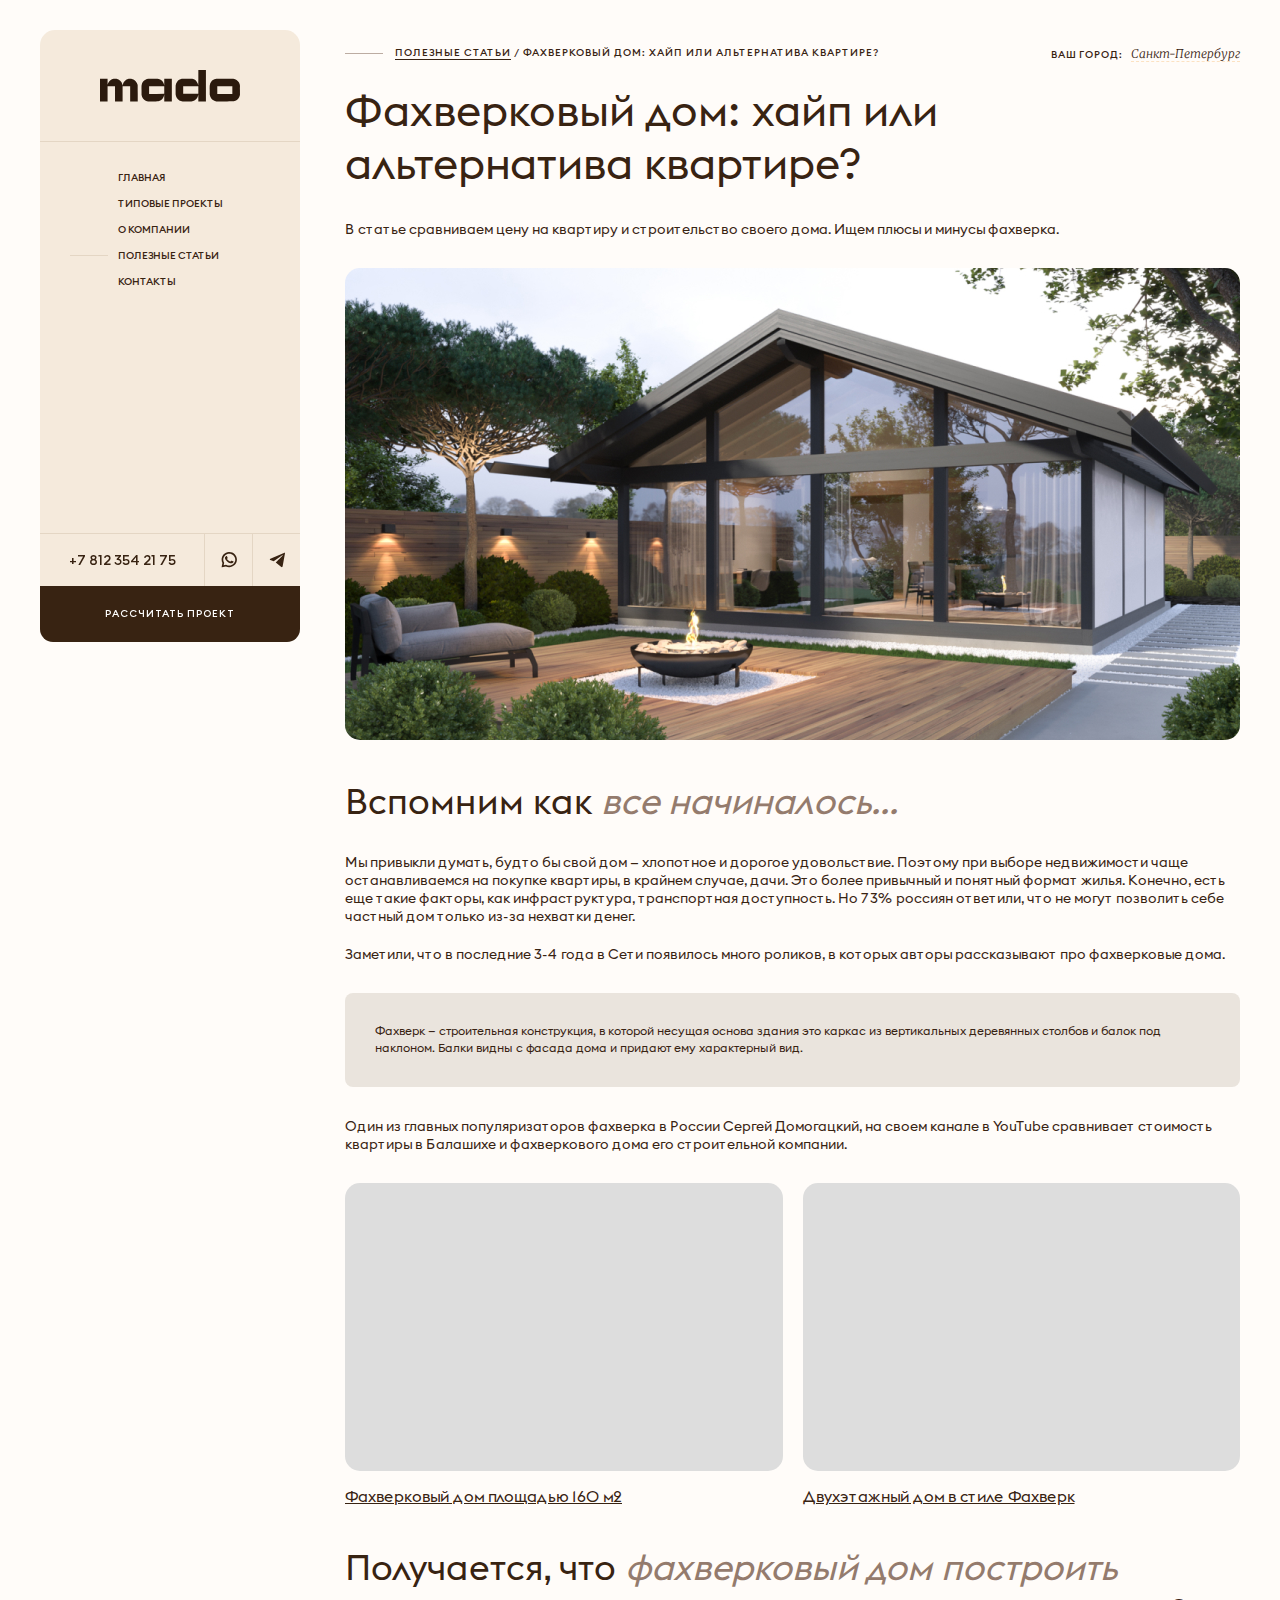
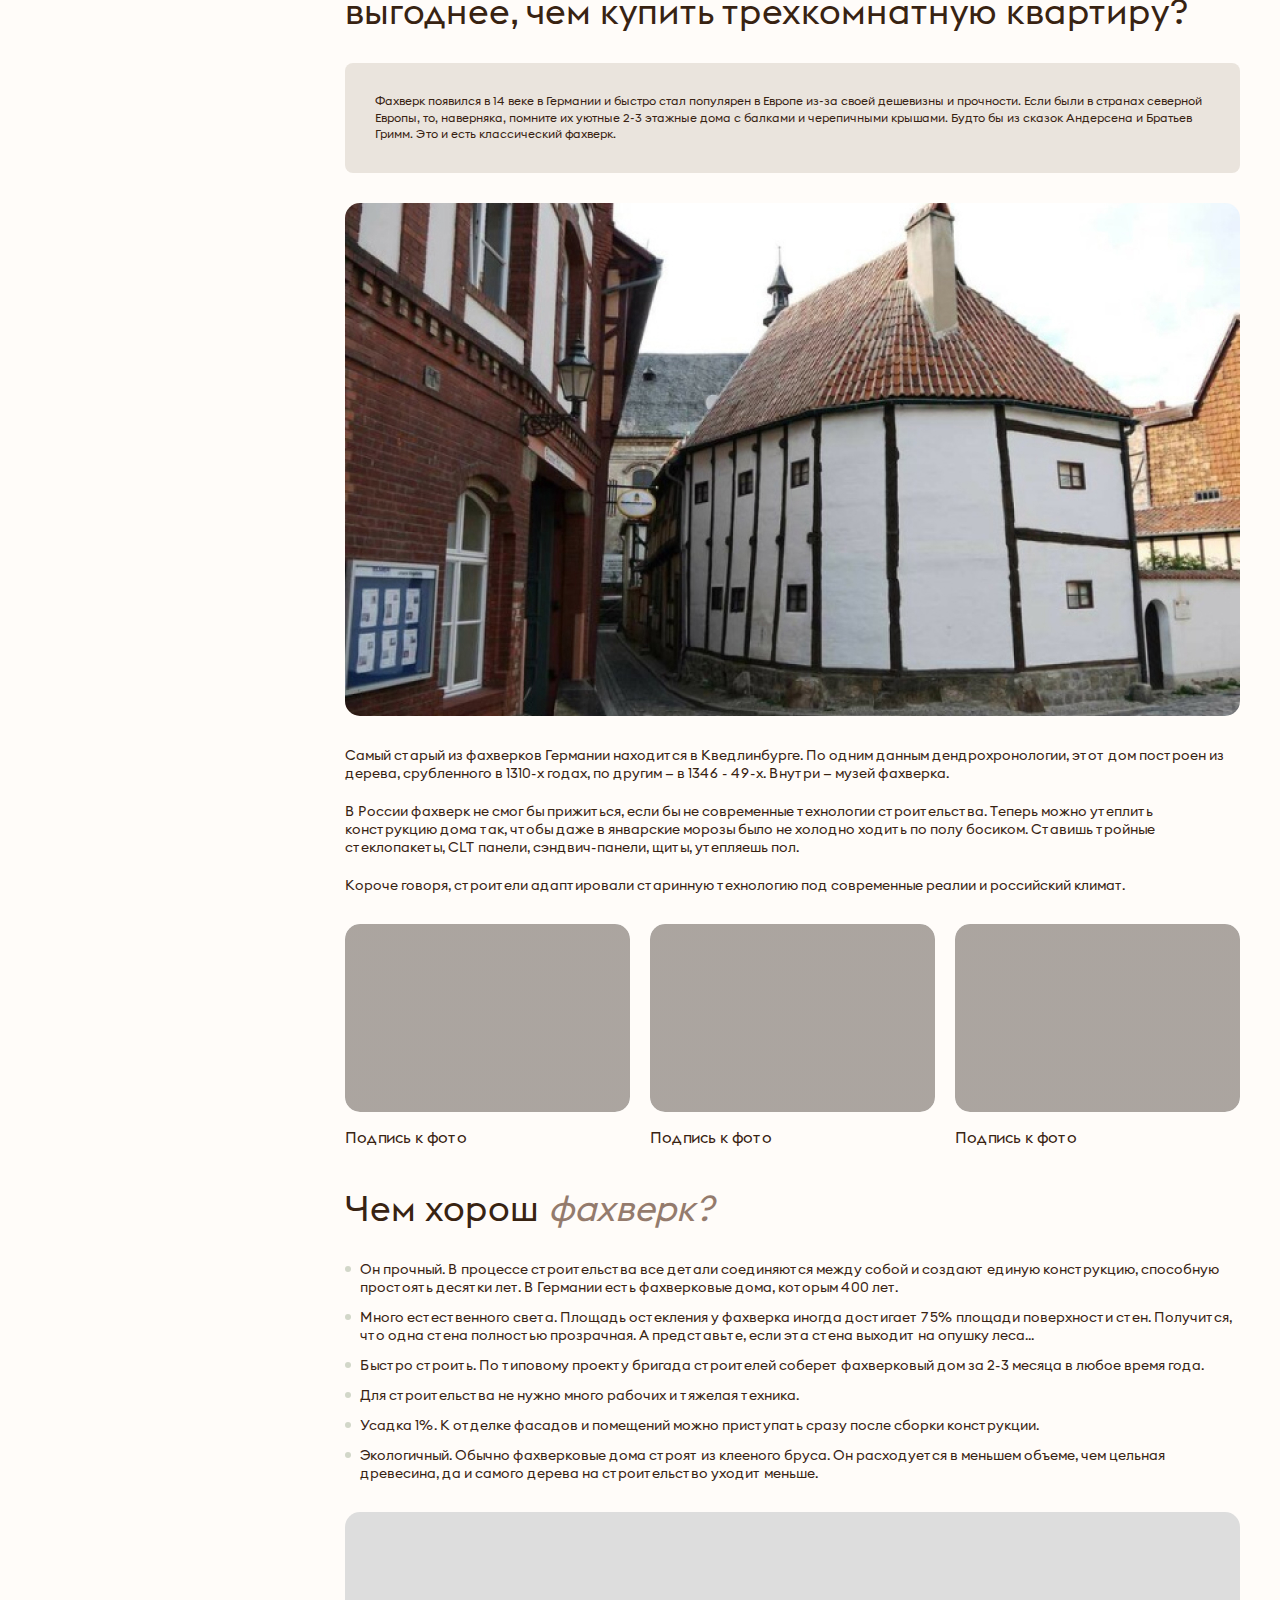
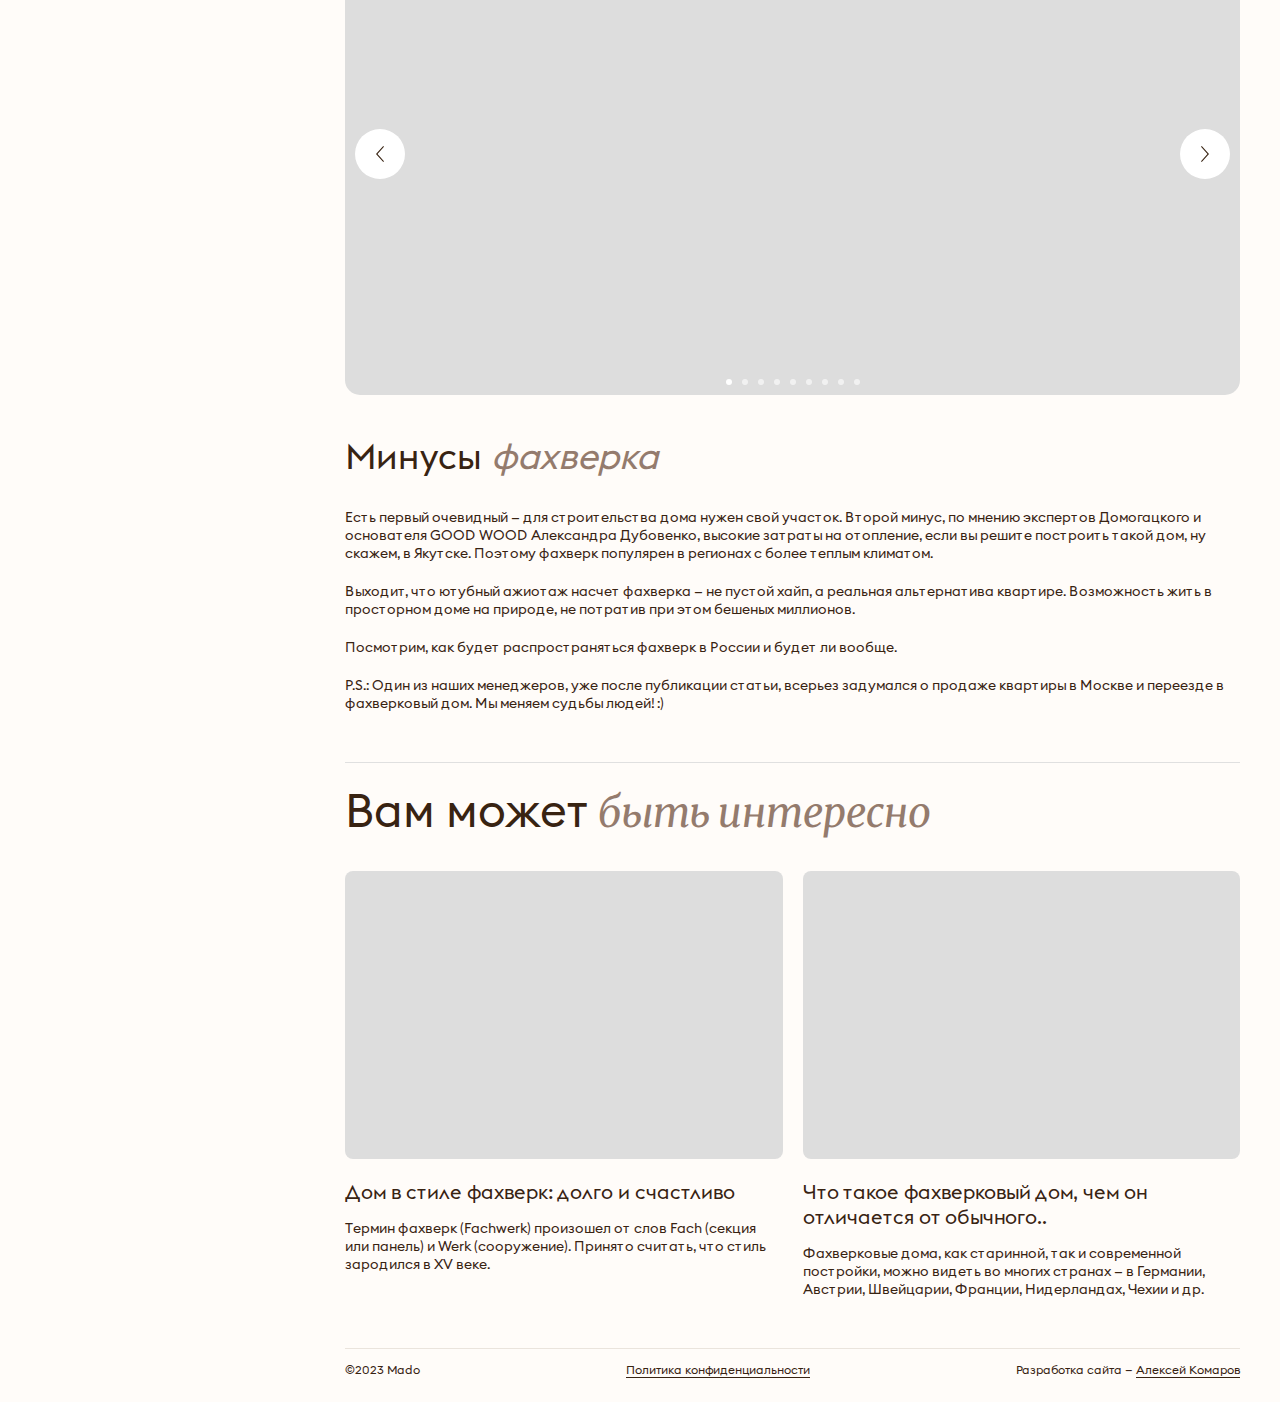
==== article.html @ 584ebd25 "Initial commit" ====
<!DOCTYPE html>
<html lang="ru">
	<head>
		<meta http-equiv="Content-Type" content="text/html; charset=utf-8">

		<!-- Адаптирование страницы для мобильных устройств -->
		<meta name="viewport" content="width=device-width, initial-scale=1, maximum-scale=1">

		<!-- Запрет распознования номера телефона -->
		<meta name="format-detection" content="telephone=no">
		<meta name="SKYPE_TOOLBAR" content ="SKYPE_TOOLBAR_PARSER_COMPATIBLE">

		<!-- Заголовок страницы -->
		<title>Заголовок страницы</title>

		<!-- Данное значение часто используют(использовали) поисковые системы -->
		<meta name="description" content="">
		<meta name="keywords" content="">

		<!-- Изменение цвета панели моб. браузера -->
		<meta name="msapplication-TileColor" content="#382312">
		<meta name="theme-color" content="#382312">

		<!-- Подключение шрифтов с гугла -->
		<link rel="preconnect" href="https://fonts.googleapis.com">
		<link rel="preconnect" href="https://fonts.gstatic.com" crossorigin>
		<link href="https://fonts.googleapis.com/css2?family=Merriweather:ital,wght@0,300;0,400;0,700;0,900;1,300;1,400;1,700;1,900&display=swap" rel="stylesheet">

		<!-- Подключение файлов стилей -->
		<link rel="stylesheet" href="css/swiper-bundle.min.css" async>
		<link rel="stylesheet" href="css/swiper.css" async>
		<link rel="stylesheet" href="css/fancybox.css" async>
		<link rel="stylesheet" href="css/ion.rangeSlider.css" async>
		<link rel="stylesheet" href="css/styles.css" async>

		<link rel="stylesheet" href="css/response_1279.css" media="print, (max-width: 1279px)" async>
		<link rel="stylesheet" href="css/response_1023.css" media="print, (max-width: 1023px)" async>
		<link rel="stylesheet" href="css/response_767.css" media="print, (max-width: 767px)" async>
	</head>

	<body>
		<div class="wrap">
			<div class="main">
				<aside>
					<a href="/" class="logo">
						<img src="images/logo.svg" alt="">
					</a>

					<div class="mob messengers">
						<a href="tel:+78123542175">
							<svg class="icon"><use xlink:href="images/sprite.svg#ic_phone2"></use></svg>
						</a>

						<a href="/" target="_blank" rel="noopener nofollow" class="_link">
							<svg class="icon"><use xlink:href="images/sprite.svg#ic_whatsapp"></use></svg>
						</a>

						<a href="/" target="_blank" rel="noopener nofollow" class="_link">
							<svg class="icon"><use xlink:href="images/sprite.svg#ic_telegram"></use></svg>
						</a>
					</div>

					<button class="mob_menu_btn">
						<svg class="icon"><use xlink:href="images/sprite.svg#ic_menu"></use></svg>
						<svg class="icon"><use xlink:href="images/sprite.svg#ic_close2"></use></svg>
					</button>

					<div class="menu">
						<div><a href="/">Главная</a></div>
						<div><a href="/">Типовые проекты</a></div>
						<div><a href="/">О компании</a></div>
						<div><a class="active">Полезные статьи</a></div>
						<div><a href="/">Контакты</a></div>
					</div>

					<div class="bottom">
						<div class="contacts">
							<div class="phone">
								<a href="tel:+78123542175">+7 812 354 21 75</a>
							</div>

							<div class="messengers">
								<a href="/" target="_blank" rel="noopener nofollow" class="_link">
									<svg class="icon"><use xlink:href="images/sprite.svg#ic_whatsapp"></use></svg>
								</a>

								<a href="/" target="_blank" rel="noopener nofollow" class="_link">
									<svg class="icon"><use xlink:href="images/sprite.svg#ic_telegram"></use></svg>
								</a>
							</div>
						</div>

						<button class="calc_btn modal_btn" data-modal="order_modal">Рассчитать проект</button>
					</div>
				</aside>


				<section class="page_head">
					<div class="cont row">
						<div class="breadcrumbs">
							<a href="/">Полезные статьи</a> <span class="mob_hide">/</span>
							<span class="current mob_hide">Фахверковый дом: хайп или альтернатива квартире?</span>
						</div>

						<div class="city modal_cont">
							<div class="label">Ваш город:</div>

							<button class="btn mini_modal_btn" data-modal-id="#city_modal">Санкт-Петербург</button>

							<div class="mini_modal" id="city_modal">
								<button class="close_btn">
									<svg class="icon"><use xlink:href="images/sprite.svg#ic_close"></use></svg>
								</button>

								<div class="title">Ваш город Москва?</div>

								<div class="btns">
									<button class="btn bg close_btn">Да, верно</button>

									<button class="btn mini_modal_btn" data-modal-id="#city_modal2">Выбрать другой</button>
								</div>
							</div>

							<div class="mini_modal" id="city_modal2">
								<button class="close_btn">
									<svg class="icon"><use xlink:href="images/sprite.svg#ic_close"></use></svg>
								</button>

								<div class="title">Укажите ваш город</div>

								<form action="">
									<input type="text" name="" value="" class="input" placeholder="Введите название города">

									<button type="submit" class="submit_btn">
										<img src="images/ic_search.png" alt="">
									</button>
								</form>

								<div class="example">
									<div class="label">Например:</div>

									<div class="vals">
										<div><button>Москва</button></div>
										<div><button>Челябинск</button></div>
									</div>
								</div>
							</div>
						</div>

						<h1 class="page_title">Фахверковый дом: хайп или<br> альтернатива квартире?</h1>
					</div>
				</section>


				<section class="article_info block">
					<div class="cont">
						<div class="text_block">
							<p>В статье сравниваем цену на квартиру и строительство своего дома. Ищем плюсы и минусы фахверка.</p>

							<img src="images/tmp/text_img.jpg" alt="">

							<h2>Вспомним как <span>все начиналось...</span></h2>

							<p>Мы привыкли думать, будто бы свой дом — хлопотное и дорогое удовольствие. Поэтому при выборе недвижимости чаще останавливаемся на покупке квартиры, в крайнем случае, дачи. Это более привычный и понятный формат жилья. Конечно, есть еще такие факторы, как инфраструктура, транспортная доступность. Но 73% россиян ответили, что не могут позволить себе частный дом только из-за нехватки денег.</p>

							<p>Заметили, что в последние 3-4 года в Сети появилось много роликов, в которых авторы рассказывают про фахверковые дома.</p>

							<blockquote>Фахверк — строительная конструкция, в которой несущая основа здания это каркас из вертикальных деревянных столбов и балок под наклоном. Балки видны с фасада дома и придают ему характерный вид.</blockquote>

							<p>Один из главных популяризаторов фахверка в России Сергей Домогацкий, на своем канале в YouTube сравнивает стоимость квартиры в Балашихе и фахверкового дома его строительной компании.</p>

							<div class="gallery">
								<div class="row">
									<a href="images/tmp/gallery_thumb1.jpg" class="fancy_img" data-fancybox="gallery">
										<div class="thumb">
											<img data-src="images/tmp/gallery_thumb1.jpg" alt="" class="lazyload">
										</div>

										<div class="caption">
											<u>Фахверковый дом площадью 160 м2</u>
										</div>
									</a>

									<a href="images/tmp/gallery_thumb2.jpg" class="fancy_img" data-fancybox="gallery">
										<div class="thumb">
											<img data-src="images/tmp/gallery_thumb2.jpg" alt="" class="lazyload">
										</div>

										<div class="caption">
											<u>Двухэтажный дом в стиле Фахверк</u>
										</div>
									</a>
								</div>
							</div>

							<h2>Получается, что <em>фахверковый дом построить</em> выгоднее, чем купить трехкомнатную квартиру?</h2>

							<blockquote>Фахверк появился в 14 веке в Германии и быстро стал популярен в Европе из-за своей дешевизны и прочности. Если были в странах северной Европы, то, наверняка, помните их уютные 2-3 этажные дома с балками и черепичными крышами. Будто бы из сказок Андерсена и Братьев Гримм. Это и есть классический фахверк.</blockquote>

							<img src="images/tmp/text_img2.jpg" alt="">

							<p>Самый старый из фахверков Германии находится в Кведлинбурге. По одним данным дендрохронологии, этот дом построен из дерева, срубленного в 1310-х годах, по другим — в 1346 - 49-х. Внутри — музей фахверка.</p>

							<p>В России фахверк не смог бы прижиться, если бы не современные технологии строительства. Теперь можно утеплить конструкцию дома так, чтобы даже в январские морозы было не холодно ходить по полу босиком. Ставишь тройные стеклопакеты, CLT панели, сэндвич-панели, щиты, утепляешь пол.</p>

							<p>Короче говоря, строители адаптировали старинную технологию под современные реалии и российский климат.</p>

							<div class="gallery">
								<div class="row">
									<a href="images/tmp/gallery_thumb3.jpg" class="small fancy_img" data-fancybox="gallery2">
										<div class="thumb blackout">
											<img data-src="images/tmp/gallery_thumb3.jpg" alt="" class="lazyload">
										</div>

										<div class="caption">Подпись к фото</div>
									</a>

									<a href="images/tmp/gallery_thumb4.jpg" class="small fancy_img" data-fancybox="gallery2">
										<div class="thumb blackout">
											<img data-src="images/tmp/gallery_thumb4.jpg" alt="" class="lazyload">
										</div>

										<div class="caption">Подпись к фото</div>
									</a>

									<a href="images/tmp/gallery_thumb5.jpg" class="small fancy_img" data-fancybox="gallery2">
										<div class="thumb blackout">
											<img data-src="images/tmp/gallery_thumb5.jpg" alt="" class="lazyload">
										</div>

										<div class="caption">Подпись к фото</div>
									</a>
								</div>
							</div>

							<h2>Чем хорош <span>фахверк?</span></h2>

							<ul>
								<li>Он прочный. В процессе строительства все детали соединяются между собой и создают единую конструкцию, способную простоять десятки лет. В Германии есть фахверковые дома, которым 400 лет.</li>

								<li>Много естественного света. Площадь остекления у фахверка иногда достигает 75% площади поверхности стен. Получится, что одна стена полностью прозрачная. А представьте, если эта стена выходит на опушку леса...</li>

								<li>Быстро строить. По типовому проекту бригада строителей соберет фахверковый дом за 2-3 месяца в любое время года.</li>

								<li>Для строительства не нужно много рабочих и тяжелая техника.</li>

								<li>Усадка 1%. К отделке фасадов и помещений можно приступать сразу после сборки конструкции.</li>

								<li>Экологичный. Обычно фахверковые дома строят из клееного бруса. Он расходуется в меньшем объеме, чем цельная древесина, да и самого дерева на строительство уходит меньше.</li>
							</ul>

							<div class="slider">
								<div class="swiper">
									<div class="swiper-wrapper">
										<div class="swiper-slide">
											<div class="image">
												<img data-src="images/tmp/text_slider_img.jpg" alt="" class="swiper-lazy">
											</div>
										</div>

										<div class="swiper-slide">
											<div class="image">
												<img data-src="images/tmp/text_slider_img.jpg" alt="" class="swiper-lazy">
											</div>
										</div>

										<div class="swiper-slide">
											<div class="image">
												<img data-src="images/tmp/text_slider_img.jpg" alt="" class="swiper-lazy">
											</div>
										</div>

										<div class="swiper-slide">
											<div class="image">
												<img data-src="images/tmp/text_slider_img.jpg" alt="" class="swiper-lazy">
											</div>
										</div>

										<div class="swiper-slide">
											<div class="image">
												<img data-src="images/tmp/text_slider_img.jpg" alt="" class="swiper-lazy">
											</div>
										</div>

										<div class="swiper-slide">
											<div class="image">
												<img data-src="images/tmp/text_slider_img.jpg" alt="" class="swiper-lazy">
											</div>
										</div>

										<div class="swiper-slide">
											<div class="image">
												<img data-src="images/tmp/text_slider_img.jpg" alt="" class="swiper-lazy">
											</div>
										</div>

										<div class="swiper-slide">
											<div class="image">
												<img data-src="images/tmp/text_slider_img.jpg" alt="" class="swiper-lazy">
											</div>
										</div>

										<div class="swiper-slide">
											<div class="image">
												<img data-src="images/tmp/text_slider_img.jpg" alt="" class="swiper-lazy">
											</div>
										</div>
									</div>

									<div class="swiper-button-prev">
										<svg class="icon"><use xlink:href="images/sprite.svg#ic_arr_hor"></use></svg>
									</div>

									<div class="swiper-button-next">
										<svg class="icon"><use xlink:href="images/sprite.svg#ic_arr_hor"></use></svg>
									</div>

									<div class="swiper-pagination"></div>
								</div>
							</div>

							<h2>Минусы <span>фахверка</span></h2>

							<p>Есть первый очевидный — для строительства дома нужен свой участок. Второй минус, по мнению экспертов Домогацкого и основателя GOOD WOOD Александра Дубовенко, высокие затраты на отопление, если вы решите построить такой дом, ну скажем, в Якутске. Поэтому фахверк популярен в регионах с более теплым климатом.</p>

							<p>Выходит, что ютубный ажиотаж насчет фахверка — не пустой хайп, а реальная альтернатива квартире. Возможность жить в просторном доме на природе, не потратив при этом бешеных миллионов.</p>

							<p>Посмотрим, как будет распространяться фахверк в России и будет ли вообще.</p>

							<p>P.S.: Один из наших менеджеров, уже после публикации статьи, всерьез задумался о продаже квартиры в Москве и переезде в фахверковый дом. Мы меняем судьбы людей! :)</p>
						</div>
					</div>
				</section>


				<section class="articles block">
					<div class="cont">
						<div class="block_head border">
							<div class="title">Вам может <span>быть интересно</span></div>
						</div>

						<div class="row">
							<div class="article">
								<a href="/" class="thumb">
									<img data-src="images/tmp/article_thumb1.jpg" alt="" class="lazyload">
								</a>

								<div class="name">
									<a href="/">Дом в стиле фахверк: долго и счастливо</a>
								</div>

								<div class="desc text_block">
									<p>Термин фахверк (Fachwerk) произошел от слов Fach (секция или панель) и Werk (сооружение). Принято считать, что стиль зародился в XV веке.</p>
								</div>
							</div>

							<div class="article">
								<a href="/" class="thumb">
									<img data-src="images/tmp/article_thumb2.jpg" alt="" class="lazyload">
								</a>

								<div class="name">
									<a href="/">Что такое фахверковый дом, чем он отличается от обычного..</a>
								</div>

								<div class="desc text_block">
									<p>Фахверковые дома, как старинной, так и современной постройки, можно видеть во многих странах — в Германии, Австрии, Швейцарии, Франции, Нидерландах, Чехии и др.</p>
								</div>
							</div>
						</div>
					</div>
				</section>
			</div>


			<footer>
				<div class="cont">
					<div class="row">
						<div class="copyright">&copy;2023 Mado</div>

						<div class="privacy_policy_link">
							<a href="/">Политика конфиденциальности</a>
						</div>

						<div class="creator">
							Разработка сайта — <a href="/" target="_blank" rel="noopener">Алексей Комаров</a>
						</div>
					</div>
				</div>
			</footer>
		</div>


		<section class="modal" id="order_modal">
			<div class="block_head">
				<div class="title">Рассчитайте стоимость разработки<br> <span>индивидуального проекта</span> вашего дома</div>

				<div class="desc">Оставьте ваши контакты, наш специалист ответит на все ваши вопросы</div>
			</div>

			<form action="" class="form custom_submit">
				<div class="line messengers">
					<div class="label">Как с вами связаться:</div>

					<div class="field">
						<label>
							<input type="radio" name="messenger" checked>

							<div>
								<svg class="icon"><use xlink:href="images/sprite.svg#ic_phone"></use></svg>
								<div>Телефон</div>
							</div>
						</label>

						<label>
							<input type="radio" name="messenger">

							<div>
								<svg class="icon"><use xlink:href="images/sprite.svg#ic_whatsapp"></use></svg>
								<div>whatsapp</div>
							</div>
						</label>

						<label>
							<input type="radio" name="messenger">

							<div>
								<svg class="icon"><use xlink:href="images/sprite.svg#ic_telegram"></use></svg>
								<div>telegram</div>
							</div>
						</label>

						<label>
							<input type="radio" name="messenger">

							<div>
								<svg class="icon"><use xlink:href="images/sprite.svg#ic_viber"></use></svg>
								<div>viber</div>
							</div>
						</label>
					</div>
				</div>

				<div class="columns">
					<div class="line">
						<div class="label">Укажите ваш телефон:</div>

						<div class="field">
							<input type="tel" name="" value="" class="input" placeholder="+7 (___) ___-__-__">
						</div>
					</div>

					<div class="line">
						<div class="label">Как вас зовут?</div>

						<div class="field">
							<input type="text" name="" value="" class="input" placeholder="">
						</div>
					</div>
				</div>

				<div class="submit">
					<button type="submit" class="submit_btn">Рассчитать стоимость</button>

					<div class="agree">
						<label class="checkbox">
							<input type="checkbox" name="agree" checked>

							<div class="check">
								<svg class="icon"><use xlink:href="images/sprite.svg#ic_check"></use></svg>
							</div>

							<div>Я принимаю <a href="/" target="_blank">соглашение об обработке</a><br> и <a href="/" target="_blank">использовании персональных данных</a></div>
						</label>
					</div>
				</div>
			</form>
		</section>


		<section class="modal success" id="success_modal">
			<div class="block_head">
				<div class="title">Мы получили <span>вашу заявку</span></div>

				<div class="desc">Наш специалист свяжется с вами в ближайшее время</div>
			</div>

			<div class="image">
				<img data-src="images/tmp/success_modal.jpg" alt="" class="lazyload">
			</div>
		</section>


		<!-- Подключение javascript файлов -->
		<script src="js/jquery-3.6.3.min.js"></script>
		<script src="js/functions.js"></script>
		<script src="js/swiper-bundle.min.js"></script>
		<script src="js/fancybox.js"></script>
		<script src="js/nice-select2.js"></script>
		<script src="js/ion.rangeSlider.min.js"></script>
		<script src="js/imask.js"></script>
		<script src="js/scripts.js"></script>
	</body>
</html>
---- css/ion.rangeSlider.css ----
.irs
{
    position: relative;

    display: block;

    -webkit-touch-callout: none;
    -khtml-user-select: none;
}

.irs.active
{
    pointer-events: auto;
}

.irs .irs
{
    margin-top: 55px;
    margin-right: 0;
}

.irs-line
{
    position: relative;

    display: block;

    height: 4px;

    border-radius: 3px;
    background: #e8e3dd;
}

.irs-bar
{
    top: 0;
    left: 0;

    height: 4px;

    border-radius: 3px;
    background: #ccc0b2;
}


.irs-min,
.irs-max
{
    font-size: 10px;
    line-height: 100%;

    position: absolute;
    top: auto;
    bottom: 100%;

    margin-bottom: 4px;

    white-space: nowrap;
    letter-spacing: 1px;
    text-transform: uppercase;
}


.irs-from,
.irs-to,
.irs-single
{
    color: #fff;
    font-size: 12px;
    font-weight: 500;
    line-height: 120%;

    position: absolute;
    top: auto;
    bottom: 100%;

    margin-bottom: 16px;
    padding: 15px 31px;

    text-align: center;
    white-space: nowrap;
    letter-spacing: 1.2px;
    text-transform: uppercase;

    border-radius: 8px;
    background: #ccc0b2;
}

.irs-from:after,
.irs-to:after,
.irs-single:after
{
    position: absolute;
    top: 100%;
    right: 0;
    left: 0;

    display: block;

    width: 12px;
    height: 12px;
    margin: -6px auto 0;

    content: '';
    transform: rotate(-45deg);

    background: #ccc0b2;
}


.irs-slider
{
    z-index: 9;
    top: -5px;

    display: block;

    width: 14px;
    height: 14px;

    cursor: pointer;

    border: 2px solid #fff;
    border-radius: 50%;
    background: #382312;
}

.irs-slider:before
{
    position: absolute;
    top: -10px;
    left: -10px;

    display: block;

    width: calc(100% + 20px);
    height: calc(100% + 20px);

    content: '';
    cursor: pointer;
}


.irs-line
{
    position: relative;

    display: block;

    outline: none !important;
}

.irs-line-left,
.irs-line-mid,
.irs-line-right
{
    position: absolute;
    top: 0;

    display: block;
}

.irs-line-left
{
    left: 0;

    width: 11%;
}

.irs-line-mid
{
    left: 9%;

    width: 82%;
}

.irs-line-right
{
    right: 0;

    width: 11%;
}

.irs-bar
{
    position: absolute;
    left: 0 !important;

    display: block;

    width: 0;
}

.irs-bar-edge
{
    position: absolute;
    top: 0;
    left: 0;

    display: block;
}

.irs-shadow
{
    position: absolute;
    left: 0;

    display: none;

    width: 0;
}

.irs-slider
{
    position: absolute;
    z-index: 1;

    display: block;
}



.irs-slider.type_last
{
    z-index: 2;
}

.irs-min
{
    position: absolute;
    left: 0;

    display: block;

    cursor: default;
}

.irs-max
{
    position: absolute;
    right: 0;

    display: block;

    cursor: default;
}

.irs-grid
{
    position: absolute;
    top: -7px;
    left: 9px !important;

    display: none;

    width: calc(100% - 19px) !important;
    height: 20px;

    pointer-events: none;
}

.irs-with-grid .irs-grid
{
    display: block;
}

.irs-grid-pol
{
    position: absolute;
    top: 0;
    left: 0;

    display: block;

    width: 1px;
    height: 20px;

    background: #fd810d;
}

.irs-grid-pol.small
{
    display: none;
}

.irs-grid-text
{
    position: absolute;
    bottom: 0;
    left: 0;

    display: none;

    cursor: pointer;
    text-align: center;
    white-space: nowrap;
}

.irs-disable-mask
{
    position: absolute;
    z-index: 2;
    top: 0;
    left: -1%;

    display: block;

    width: 102%;
    height: 100%;

    cursor: default;

    background: rgba(0, 0, 0, .0);
}

.lt-ie9 .irs-disable-mask
{
    cursor: not-allowed;

    background: #000;

    filter: alpha(opacity=0);
}

.irs-disabled
{
    opacity: .4;
}


.irs-hidden-input
{
    font-size: 0 !important;
    line-height: 0 !important;

    position: absolute !important;
    z-index: -9999 !important;
    top: 0 !important;
    left: 0 !important;

    display: block !important;
    overflow: hidden;

    width: 0 !important;
    height: 0 !important;
    margin: 0 !important;
    padding: 0 !important;

    border-style: solid !important;
    border-color: transparent !important;
    outline: none !important;
    background: none !important;
}
---- css/styles.css ----
/*-----------
    Fonts
-----------*/
@font-face
{
    font-family: 'Euclid Square';
    font-weight: 300;
    font-style: normal;

    font-display: swap;
    src: url('../fonts/EuclidSquare-Light.woff2') format('woff2'),
    url('../fonts/EuclidSquare-Light.woff') format('woff'),
    url('../fonts/EuclidSquare-Light.ttf') format('truetype');
}

@font-face
{
    font-family: 'Euclid Square';
    font-weight: normal;
    font-style: normal;

    font-display: swap;
    src: url('../fonts/EuclidSquare-Regular.woff2') format('woff2'),
    url('../fonts/EuclidSquare-Regular.woff') format('woff'),
    url('../fonts/EuclidSquare-Regular.ttf') format('truetype');
}

@font-face
{
    font-family: 'Euclid Square';
    font-weight: 500;
    font-style: normal;

    font-display: swap;
    src: url('../fonts/EuclidSquare-Medium.woff2') format('woff2'),
    url('../fonts/EuclidSquare-Medium.woff') format('woff'),
    url('../fonts/EuclidSquare-Medium.ttf') format('truetype');
}


@font-face
{
    font-family: 'Euclid Flex';
    font-weight: normal;
    font-style: normal;

    font-display: swap;
    src: url('../fonts/EuclidFlex-Regular.woff2') format('woff2'),
    url('../fonts/EuclidFlex-Regular.woff') format('woff'),
    url('../fonts/EuclidFlex-Regular.ttf') format('truetype');
}

@font-face
{
    font-family: 'Euclid Flex';
    font-weight: 500;
    font-style: normal;

    font-display: swap;
    src: url('../fonts/EuclidFlex-Medium.woff2') format('woff2'),
    url('../fonts/EuclidFlex-Medium.woff') format('woff'),
    url('../fonts/EuclidFlex-Medium.ttf') format('truetype');
}



/*------------------
    Reset styles
------------------*/
*
{
    box-sizing: border-box;
    margin: 0;
    padding: 0;

    scroll-margin-top: 24px;
}

*:before,
*:after
{
    box-sizing: border-box;
}

html
{
    -webkit-font-smoothing: antialiased;
    -moz-osx-font-smoothing: grayscale;
        -ms-text-size-adjust: 100%;
    -webkit-text-size-adjust: 100%;
}

body
{
    margin: 0;

    overscroll-behavior: none;
    -webkit-tap-highlight-color: transparent;
    -webkit-overflow-scrolling: touch;
    text-rendering: optimizeLegibility;
    text-decoration-skip: objects;
}

img
{
    border-style: none;
}

textarea
{
    overflow: auto;
}

input,
textarea,
input:active,
textarea:active,
button
{
    margin: 0;

    -webkit-border-radius: 0;
            border-radius: 0;
         outline: none transparent !important;
    box-shadow: none;

    -webkit-appearance: none;
            appearance: none;
    -moz-outline: none !important;
}

input::-webkit-outer-spin-button,
input::-webkit-inner-spin-button
{
    margin: 0;

    -webkit-appearance: none;
}

input[type=number]
{
    -moz-appearance: textfield;
}

:focus
{
    outline: 0;
}

:hover,
:active
{
    -webkit-tap-highlight-color: rgba(0, 0, 0, 0);
    -webkit-touch-callout: none;
}


::-ms-clear
{
    display: none;
}



/*-------------------
    Global styles
-------------------*/
:root
{
    --bg: #fffcf9;
    --sidebar_width: 260px;
    --scroll_width: 17px;
    --text_color: #382312;
    --font_size: 14px;
    --font_size_title: 46px;
    --font_family: 'Euclid Square', 'Arial', sans-serif;
    --font_family2: 'Euclid Flex', 'Arial', sans-serif;
    --font_family3: 'Merriweather', 'Arial', sans-serif;
}


::selection
{
    color: #fff;

    background: #382312;
}

::-moz-selection
{
    color: #fff;

    background: #382312;
}


.clear
{
    clear: both;
}

.left
{
    float: left;
}

.right
{
    float: right;
}



html
{
    height: 100%;
    min-height: -moz-available;
    min-height: -webkit-fill-available;
    min-height:         fill-available;
}

html.custom_scroll ::-webkit-scrollbar
{
    width: 10px;
    height: 10px;

    background-color: var(--bg);
}

html.custom_scroll ::-webkit-scrollbar-thumb
{
    background-color: #382312;
}

html.custom_scroll
{
    scrollbar-color: #382312 var(--bg);
    scrollbar-width: thin;
}


body
{
    color: var(--text_color);
    font: var(--font_size) var(--font_family);

    height: 100%;
    min-height: -moz-available;
    min-height: -webkit-fill-available;
    min-height:         fill-available;
}

body.menu_open
{
    overflow: hidden;
}


button
{
    color: inherit;
    font-family: inherit;
    font-size: inherit;
    font-weight: inherit;
    line-height: inherit;

    display: inline-block;

    cursor: pointer;
    vertical-align: top;

    border: none;
    background: none;
}


.wrap
{
    position: relative;
    z-index: 9;

    display: flex;
    overflow: hidden;
    flex-direction: column;

    min-width: 390px;
    min-height: 100%;

    background: var(--bg);
}


.main
{
    display: flex;
    flex-direction: column;

    flex: 1 0 auto;
}


.cont
{
    width: 100%;
    max-width: 1280px;
    margin: 0 auto;
    padding: 0 40px 0 345px;
}


.lazyload,
.swiper-lazy
{
    transition: opacity .5s linear;

    opacity: 0;
}

.lazyload.loaded,
.swiper-lazy-loaded
{
    opacity: 1;
}


.row
{
    display: flex;

    justify-content: flex-start;
    align-items: flex-start;
    align-content: flex-start;
    flex-wrap: wrap;
}


.block
{
    margin-bottom: 50px;
}



/*--------------
    Fancybox
--------------*/
.fancybox__backdrop
{
    background: rgba(56, 35, 18, .80);
}


.fancybox__slide
{
    padding: 40px;
}


.fancybox__content > .carousel__button.is-close
{
    color: var(--text_color);

    top: 10px;
    right: 10px;

    width: 22px;
    height: 22px;
}

.modal.fancybox__content > .carousel__button.is-close svg
{
    display: block;

    width: 22px;
    height: 22px;

    filter: none;
    stroke: none;
    stroke-width: 0;
}



/*--------------
    All link
--------------*/
.all_link
{
    margin-top: 17px;
}


.all_link a
{
    color: #fff;
    font-size: 10px;
    font-weight: 500;
    line-height: 120%;

    display: inline-block;

    padding: 20px 30px;

    transition: background .2s linear;
    vertical-align: top;
    text-decoration: none;
    letter-spacing: 1px;
    text-transform: uppercase;

    border-radius: 8px;
    background: #382312;
}

.all_link a:hover
{
    background: #5c3c22;
}



/*---------------
    Accordion
---------------*/
.accordion_item
{
    transition: border-color .2s linear;

    border: 1px solid transparent;
    border-radius: 8px;
    background: #fff;
    box-shadow: 0 0 8px 0 #f0e8e0;
}

.accordion_item + .accordion_item
{
    margin-top: 5px;
}


.accordion_item .head
{
    position: relative;

    padding: 23px 63px 23px 23px;

    cursor: pointer;
}


.accordion_item .head .title
{
    font-size: 18px;
    line-height: 120%;
}


.accordion_item .head .arr
{
    position: absolute;
    top: 0;
    right: 24px;
    bottom: 0;

    display: block;

    width: 18px;
    height: 10px;
    margin: auto;

    transition: transform .2s linear;
}


.accordion_item .data
{
    display: none;

    padding: 0 24px 24px;
}


.accordion_item:hover
{
    border-color: #382312;
}


.accordion_item.active .head .arr
{
    transform: rotate(180deg);
}



/*----------------
    Pagination
----------------*/
.pagination
{
    display: flex;

    margin-top: 30px;

    justify-content: flex-start;
    align-items: center;
    align-content: center;
    flex-wrap: wrap;
}


.pagination > * + *
{
    margin-left: 10px;
}

.pagination a
{
    color: var(--text_color);
    line-height: 30px;

    display: inline-block;

    width: 30px;
    height: 30px;

    transition: .2s linear;
    text-align: center;
    vertical-align: top;
    text-decoration: none;

    border-radius: 50%;
    background: #fff;
    box-shadow: 0 0 8px 0 #f0e8e0;
}


.pagination a:hover
{
    background: #c2b19c;
}

.pagination a.active
{
    color: #fff;

    background: #b4a89a;
}



/*----------------
    Mini modal
----------------*/
.modal_cont
{
    position: relative;
}


.mini_modal
{
    position: absolute;
    z-index: 100;
    top: calc(100% + 30px);
    left: 0;

    visibility: hidden;

    transition: .2s linear;
    pointer-events: none;

    opacity: 0;
}

.mini_modal.active
{
    top: 100%;

    visibility: visible;

    pointer-events: auto;

    opacity: 1;
}



/*-------------
    Animate
-------------*/
.animate
{
    transition: opacity 1s cubic-bezier(.165, .84, .44, 1), transform 1s cubic-bezier(.165, .84, .44, 1);

    opacity: 0;

    will-change: transform, opacity;
}


.animate.fadeInTop
{
    transform: translate3d(0, -50px, 0);
}

.animate.fadeInBottom
{
    transform: translate3d(0, 50px, 0);
}

.animate.fadeInLeft
{
    transform: translate3d(-50%, 0, 0);
}


.animate.delay
{
    transition-delay: .2s;
}

.animate.delay2
{
    transition-delay: .4s;
}

.animate.delay3
{
    transition-delay: .6s;
}

.animate.delay4
{
    transition-delay: .8s;
}


.animate.animated
{
    transform: none;

    opacity: 1;
}



/*-------------
    Sidebar
-------------*/
aside
{
    position: fixed;
    z-index: 90;
    top: 30px;
    right: 50%;

    width: var(--sidebar_width);
    max-width: 100%;
    height: 612px;
    margin-right: 340px;

    border-radius: 15px;
    background: #f5eadc;
}

.compensate-for-scrollbar aside
{
    margin-right: 345px;
}



aside .logo
{
    color: currentColor;

    display: flex;

    height: 112px;
    padding: 20px;

    text-decoration: none;

    border-bottom: 1px solid #e4d6c4;

    justify-content: center;
    align-items: center;
    align-content: center;
    flex-wrap: wrap;
}

aside .logo img
{
    display: block;

    max-width: 100%;
    max-height: 100%;
}



aside .mob_menu_btn
{
    display: none;

    width: 52px;
    height: 52px;

    border-left: 1px solid #e4d6c4;

    justify-content: center;
    align-items: center;
    align-content: center;
    flex-wrap: wrap;
}

aside .mob_menu_btn .icon
{
    display: block;

    width: 16px;
    height: 8px;
}

aside .mob_menu_btn .icon + .icon
{
    display: none;

    width: 13px;
    height: 13px;
}

aside .mob_menu_btn.active .icon
{
    display: none;
}

aside .mob_menu_btn.active .icon + .icon
{
    display: block;
}



aside .menu
{
    padding: 30px;
}

aside .menu > * + *
{
    margin-top: 14px;
}


aside .menu a
{
    color: currentColor;
    font-size: 10px;
    font-weight: 500;
    line-height: 120%;

    position: relative;

    display: block;

    padding-left: 48px;

    transition: color .2s linear;
    text-decoration: none;
    text-transform: uppercase;
}


aside .menu a:before
{
    position: absolute;
    top: 5px;
    left: 0;

    width: 38px;
    height: 1px;

    content: '';
    transition: opacity .2s linear;

    opacity: 0;
    background: #e4d6c4;
}


aside .menu a:hover
{
    color: #b5a38c;
}

aside .menu a.active
{
    color: currentColor;
}

aside .menu a.active:before
{
    opacity: 1;
}


aside .bottom
{
    position: absolute;
    bottom: 0;
    left: 0;

    width: 100%;
}


aside .contacts
{
    display: flex;

    border-top: 1px solid #e4d6c4;

    justify-content: space-between;
    align-items: center;
    align-content: center;
    flex-wrap: wrap;
}


aside .contacts .phone
{
    font-size: 14px;
    font-weight: 500;
    line-height: 120%;

    width: calc(100% - 96px);

    text-align: center;
    text-transform: uppercase;
}

aside .contacts .phone a
{
    color: currentColor;

    transition: color .2s linear;
    white-space: nowrap;
    text-decoration: none;
}

aside .contacts .phone a:hover
{
    color: #5c3c22;
}


aside .messengers
{
    display: flex;

    justify-content: flex-start;
    align-items: stretch;
    align-content: stretch;
    flex-wrap: wrap;
}

aside .messengers.mob
{
    display: none;
}


aside .messengers a
{
    color: currentColor;

    display: flex;

    width: 48px;
    height: 52px;

    transition: color .2s linear;
    text-decoration: none;

    border-left: 1px solid #e4d6c4;

    justify-content: center;
    align-items: center;
    align-content: center;
    flex-wrap: wrap;
}


aside .messengers .icon
{
    display: block;

    width: 20px;
    height: 20px;
}


aside .messengers a:hover
{
    color: #5c3c22;
}


aside .calc_btn
{
    color: #fff;
    font-size: 10px;
    font-weight: 500;
    line-height: 120%;

    display: block;

    width: 100%;
    padding: 22px;

    transition: background .2s linear;
    letter-spacing: 1px;
    text-transform: uppercase;

    border-radius: 0 0 13px 13px;
    background: #382312;
}

aside .calc_btn:hover
{
    background: #5c3c22;
}



/*---------------
    Page head
---------------*/
.page_head
{
    margin-bottom: 30px;
    padding-top: 47px;
}


.page_head .breadcrumbs
{
    font-size: 10px;
    font-weight: 500;
    line-height: 120%;

    position: relative;

    padding-left: 50px;

    letter-spacing: 1px;
    text-transform: uppercase;
}

.page_head .breadcrumbs:before
{
    position: absolute;
    top: 0;
    bottom: 0;
    left: 0;

    display: block;

    width: 38px;
    height: 1px;
    margin: auto;

    content: '';

    background: #bcaca2;
}


.page_head .breadcrumbs a
{
    color: currentColor;

    text-decoration: none;

    border-bottom: 1px solid;
}


.page_head .city
{
    display: flex;

    margin-left: auto;

    justify-content: flex-start;
    align-items: center;
    align-content: center;
    flex-wrap: wrap;
}


.page_head .city > .label
{
    font-size: 10px;
    font-weight: 500;
    line-height: 120%;

    letter-spacing: 1px;
    text-transform: uppercase;
}


.page_head .city > .btn
{
    font-family: var(--font_family3);
    font-size: 12px;
    font-weight: 300;
    font-style: italic;
    line-height: 120%;

    margin-left: 8px;

    transition: .2s linear;

    border-bottom: 1px dashed #fce2c2;
}

.page_head .city > .btn:hover,
.page_head .city > .btn.active
{
    color: #ffefda;

    border-color: transparent;
}


.page_head .city .mini_modal,
.page_head .city .mini_modal.active
{
    color: var(--text_color);

    top: 100%;
    right: 0;
    left: auto;

    width: 500px;
    margin-top: 10px;
    padding: 30px 60px;

    border-radius: 15px;
    background: #f5eadc;
}

.page_head .city .mini_modal:before
{
    position: absolute;
    top: -9px;
    right: 41px;

    display: block;

    width: 28px;
    height: 19px;

    content: '';

    border-right: 14px solid transparent;
    border-bottom: 19px solid #f5eadc;
    border-left: 14px solid transparent;
}


.page_head .city .mini_modal > .close_btn
{
    position: absolute;
    top: 9px;
    right: 7px;

    display: flex;

    width: 22px;
    height: 22px;

    transition: color .2s linear;

    justify-content: center;
    align-items: center;
    align-content: center;
    flex-wrap: wrap;
}

.page_head .city .mini_modal > .close_btn .icon
{
    display: block;

    width: 22px;
    height: 22px;
}

.page_head .city .mini_modal > .close_btn:hover
{
    color: #c2b19c;
}


.page_head .city .mini_modal .title
{
    color: #000;
    font-family: var(--font_family2);
    font-size: 22px;
    line-height: 120%;

    margin-bottom: 30px;

    text-align: center;
}


.page_head .city .mini_modal .btns
{
    display: flex;

    justify-content: space-between;
    align-items: center;
    align-content: center;
    flex-wrap: wrap;
}


.page_head .city .mini_modal .btns .btn
{
    font-size: 10px;
    font-weight: 500;
    line-height: 120%;

    display: block;

    padding: 21px 51px;

    transition: .2s linear;
    letter-spacing: 1px;
    text-transform: uppercase;

    border: 1px solid #eae4dd;
    border-radius: 8px;
    background: #fff;
}

.page_head .city .mini_modal .btns .btn:hover
{
    background: #c2b19c;
}

.page_head .city .mini_modal .btns .btn.bg
{
    color: #fff;

    border-color: #382312;
    background: #382312;
}

.page_head .city .mini_modal .btns .btn.bg:hover
{
    border-color: #5c3c22;
    background: #5c3c22;
}


.page_head .city .mini_modal form
{
    position: relative;
}


.page_head .city .mini_modal form ::-webkit-input-placeholder
{
    color: currentColor;
}

.page_head .city .mini_modal form :-moz-placeholder
{
    color: currentColor;
}

.page_head .city .mini_modal form ::-moz-placeholder
{
    color: currentColor;

    opacity: 1;
}

.page_head .city .mini_modal form :-ms-input-placeholder
{
    color: currentColor;
}


.page_head .city .mini_modal form .input
{
    color: var(--text_color);
    font-family: var(--font_family);
    font-size: 12px;

    display: block;

    width: 100%;
    height: 52px;
    padding: 0 57px 0 19px;

    border: none;
    border-radius: 8px;
    background: #fff;
}


.page_head .city .mini_modal form .submit_btn
{
    position: absolute;
    top: 0;
    right: 20px;
    bottom: 0;

    display: flex;

    width: 18px;
    height: 18px;
    margin: auto;

    justify-content: center;
    align-items: center;
    align-content: center;
    flex-wrap: wrap;
}

.page_head .city .mini_modal form .submit_btn img
{
    display: block;

    width: 18px;
    height: 18px;
}


.page_head .city .mini_modal .example
{
    font-size: 12px;
    line-height: 120%;

    display: flex;

    margin-top: 11px;

    justify-content: flex-start;
    align-items: flex-start;
    align-content: flex-start;
    flex-wrap: wrap;
}

.page_head .city .mini_modal .example .label
{
    margin-right: 12px;
}

.page_head .city .mini_modal .example .vals
{
    display: flex;

    margin-left: -12px;

    justify-content: flex-start;
    align-items: flex-start;
    align-content: flex-start;
    flex-wrap: wrap;
}

.page_head .city .mini_modal .example .vals > *
{
    margin-left: 12px;
}

.page_head .city .mini_modal .example button
{
    border-bottom: 1px solid;
}



.page_title
{
    font-family: var(--font_family2);
    font-size: 44px;
    font-weight: 400;
    line-height: 120%;

    display: block;

    width: 100%;
    margin-top: 22px;
}


.page_head .tags
{
    display: flex;

    margin-top: 15px;

    justify-content: flex-start;
    align-items: flex-start;
    align-content: flex-start;
    flex-wrap: wrap;
}


.page_head .tags .label
{
    font-size: 16px;
    line-height: 37px;

    margin-right: 20px;
}


.page_head .tags .val
{
    display: flex;

    margin-bottom: -12px;
    margin-left: -12px;

    justify-content: flex-start;
    align-items: center;
    align-content: center;
    flex-wrap: wrap;
}

.page_head .tags .val > *
{
    margin-bottom: 12px;
    margin-left: 12px;
}


.page_head .tags .val a
{
    color: currentColor;
    font-size: 10px;

    display: block;

    padding: 12px;

    transition: border-color .2s linear;
    text-decoration: none;
    letter-spacing: 1px;
    text-transform: uppercase;

    border: 1px solid transparent;
    border-radius: 8px;
    background: #fff;
    box-shadow: 0 0 8px 0 #f0e8e0;
}


.page_head .tags .val a:hover
{
    border-color: #382312;
}



/*----------------
    Block head
----------------*/
.block_head
{
    margin-bottom: 20px;
}

.block_head.border
{
    padding-top: 20px;

    border-top: 1px solid #e0e0e0;
}


.block_head .title
{
    font-size: var(--font_size_title);
    font-weight: 400;
    line-height: 120%;

    display: block;
}

.block_head .title span
{
    color: #947b6d;
    font-family: var(--font_family3);
    font-size: calc(var(--font_size_title) - 5px);
    font-style: italic;
}


.block_head .desc
{
    font-size: 16px;

    margin-top: 20px;
}



/*------------------
    Form elements
------------------*/
.form
{
    --form_border_color: #eae4dd;
    --form_focus_color: #eae4dd;
    --form_error_color: red;
    --form_border_radius: 8px;
    --form_bg_color: #eae4dd;
    --form_placeholder_color: var(--text_color);
}


.form ::-webkit-input-placeholder
{
    color: var(--form_placeholder_color);
}

.form :-moz-placeholder
{
    color: var(--form_placeholder_color);
}

.form ::-moz-placeholder
{
    color: var(--form_placeholder_color);

    opacity: 1;
}

.form :-ms-input-placeholder
{
    color: var(--form_placeholder_color);
}


.form .columns
{
    display: flex;

    margin-left: calc(var(--form_columns_offset) * -1);

    --form_columns_offset: 10px;
    justify-content: flex-start;
    align-items: flex-start;
    align-content: flex-start;
    flex-wrap: wrap;
}

.form .columns > *
{
    width: calc(50% - var(--form_columns_offset));
    margin-left: var(--form_columns_offset);
}


.form .line
{
    margin-bottom: 27px;
}


.form .label
{
    font-size: 10px;
    line-height: 120%;

    margin-bottom: 10px;

    letter-spacing: 1px;
    text-transform: uppercase;
}


.form .field
{
    position: relative;
}


.form .input
{
    color: var(--text_color);
    font-family: var(--font_family);
    font-size: 12px;
    font-weight: 500;

    display: block;

    width: 100%;
    height: 52px;
    padding: 0 17px;

    transition: border-color .2s linear;
    letter-spacing: 1.2px;
    text-transform: uppercase;

    border: 1px solid var(--form_border_color);
    border-radius: var(--form_border_radius);
    background: var(--form_bg_color);
}

.form .input:-webkit-autofill
{
    -webkit-box-shadow: inset 0 0 0 50px var(--form_bg_color) !important;
}


.form .input:focus
{
    border-color: var(--form_focus_color);
}


.form .error
{
    border-color: var(--form_error_color);
}


.form .checkbox
{
    font-size: 10px;
    font-weight: 300;

    position: relative;

    display: flex;

    min-height: 20px;
    padding-left: 38px;

    cursor: pointer;
    letter-spacing: 1px;
    text-transform: uppercase;

    justify-content: flex-start;
    align-items: center;
    align-content: center;
    flex-wrap: wrap;
}


.form .checkbox input
{
    display: none;
}


.form .checkbox .check
{
    position: absolute;
    top: 0;
    left: 8px;

    display: flex;

    width: 20px;
    height: 20px;

    border: 1px solid #e0dfdf;
    border-radius: 4px;
    background: #fff;

    justify-content: center;
    align-items: center;
    align-content: center;
    flex-wrap: wrap;
}

.form .checkbox .check svg
{
    display: block;

    width: 9px;
    height: 9px;

    transition: opacity .2s linear;

    opacity: 0;
}


.form .checkbox a
{
    color: currentColor;

    text-decoration: none;

    background-image: linear-gradient(currentColor, currentColor);
    background-repeat: no-repeat;
    background-position: 0 100%;
    background-size: 100% 1px;
}


.form .checkbox input:checked ~ .check svg
{
    opacity: 1;
}


.form .messengers .field
{
    display: flex;

    margin-bottom: -10px;
    margin-left: -10px;

    justify-content: flex-start;
    align-items: flex-start;
    align-content: flex-start;
    flex-wrap: wrap;
}

.form .messengers .field > *
{
    width: calc(25% - 10px);
    margin-bottom: 10px;
    margin-left: 10px;
}


.form .messengers input
{
    display: none;
}


.form .messengers label
{
    font-size: 10px;
    font-weight: 500;
    line-height: 120%;

    display: block;

    cursor: pointer;
    letter-spacing: 1px;
    text-transform: uppercase;
}


.form .messengers label > div
{
    display: flex;

    padding: 13px 15px;

    transition: .2s linear;

    border: 1px solid #eae4dd;
    border-radius: 8px;
    background: #fff;

    justify-content: space-between;
    align-items: center;
    align-content: center;
    flex-wrap: wrap;
}


.form .messengers label .icon
{
    display: block;

    width: 24px;
    height: 24px;
}

.form .messengers label .icon + *
{
    width: calc(100% - 34px);

    align-self: center;
}


.form .messengers label > div:hover
{
    background: #c2b19c;
}


.form .messengers input:checked + div
{
    color: #fff;

    border-color: transparent;
    background: #b4a89a;
}


.form .submit
{
    display: flex;

    justify-content: space-between;
    align-items: flex-start;
    align-content: flex-start;
    flex-wrap: wrap;
}


.form .submit_btn
{
    color: #fff;
    font-size: 10px;
    font-weight: 500;
    line-height: 120%;

    display: block;

    width: calc(50% - 5px);
    padding: 20px 30px;

    transition: background .2s linear;
    letter-spacing: 1px;
    text-transform: uppercase;

    border-radius: 8px;
    background: #382312;
}

.form .submit_btn:hover
{
    background: #5c3c22;
}


.form .submit .agree
{
    width: calc(50% - 5px);
    margin-left: auto;

    align-self: center;
}



/*----------------
    Typography
----------------*/
.text_block
{
    font-size: var(--font_size);
}


.text_block > *,
.text_block blockquote > *,
.text_block q > *
{
    margin-bottom: 20px;
}


.text_block > :last-child,
.text_block blockquote > :last-child,
.text_block q > :last-child
{
    margin-bottom: 0 !important;
}

.text_block > :first-child,
.text_block blockquote > :first-child,
.text_block q > :first-child
{
    margin-top: 0 !important;
}


.text_block h2
{
    font-family: var(--font_family2);
    font-size: 36px;
    font-weight: 400;
    line-height: 120%;

    margin-top: 30px;
    margin-bottom: 30px !important;
}

.text_block h2 span,
.text_block h2 em
{
    color: #947b6d;
    font-style: italic;
}


.text_block * + h2
{
    margin-top: 40px;
}

.text_block h2 + *
{
    margin-top: 0 !important;
}


.text_block img
{
    display: block;

    max-width: 100%;
    margin-top: 30px;
    margin-bottom: 30px;

    border-radius: 15px;
}

.text_block img.loaded
{
    height: auto !important;
}


.text_block blockquote,
.text_block q
{
    font-size: 12px;
    line-height: 140%;

    display: block;

    width: 100%;
    margin-top: 30px;
    margin-bottom: 30px;
    padding: 30px;

    border-radius: 8px;
    background: #eae4dd;
}


.text_block .gallery
{
    margin-top: 30px;
    margin-bottom: 30px;
}


.text_block .gallery .row
{
    margin-bottom: -20px;
    margin-left: -20px;
}

.text_block .gallery .row > *
{
    width: calc(50% - 20px);
    margin-bottom: 20px;
    margin-left: 20px;
}

.text_block .gallery .row > *.small
{
    width: calc(33.333% - 20px);
}


.text_block .gallery a
{
    color: currentColor;
    font-family: var(--font_family2);
    font-size: 16px;

    display: block;

    text-decoration: none;

    border: none;
}


.text_block .gallery .thumb
{
    position: relative;

    overflow: hidden;

    padding-bottom: 65.981%;

    border-radius: 15px;
    background: #ddd;
}

.text_block .gallery .thumb.blackout:after
{
    position: absolute;
    z-index: 2;
    top: 0;
    left: 0;

    display: block;

    width: 100%;
    height: 100%;

    content: '';

    border-radius: inherit;
    background: linear-gradient(0deg, rgba(56, 35, 18, .30) 0%, rgba(56, 35, 18, .30) 100%);
}


.text_block .gallery .thumb img
{
    position: absolute;
    z-index: 1;
    top: 0;
    left: 0;

    display: block;

    width: 100%;
    height: 100% !important;
    margin: 0;

    border-radius: inherit;

    object-fit: cover;
}


.text_block .gallery .caption
{
    margin-top: 15px;
}


.text_block ul li
{
    position: relative;

    display: block;
    overflow: hidden;

    padding-left: 15px;

    list-style-type: none;
}

.text_block ul li + li
{
    margin-top: 12px;
}

.text_block ul li:before
{
    position: absolute;
    top: 6px;
    left: 0;

    display: block;

    width: 6px;
    height: 6px;

    content: '';

    border-radius: 50%;
    background: #d2d7c9;
}


.text_block .slider
{
    margin-top: 30px;
    margin-bottom: 30px;
}


.text_block .slider .swiper
{
    overflow: visible !important;
}


.text_block .slider .swiper-slide
{
    position: relative;

    visibility: hidden;

    transition: opacity .2s linear, visibility .2s linear;
    pointer-events: none;

    opacity: 0;
}

.text_block .slider .swiper-slide.visible
{
    visibility: visible;

    pointer-events: auto;

    opacity: 1;
}


.text_block .slider .swiper-button-next,
.text_block .slider .swiper-button-prev
{
    top: 0;
    bottom: 0;

    margin: auto;

    box-shadow: none;
}

.text_block .slider .swiper-button-prev
{
    right: auto;
    left: 10px;
}

.text_block .slider .swiper-button-next
{
    right: 10px;
}


.text_block .slider .image
{
    color: currentColor;

    position: relative;

    display: block;
    overflow: hidden;

    padding-bottom: 53.942%;

    text-decoration: none;

    border-radius: 15px;
    background: #ddd;
}

.text_block .slider .image img
{
    position: absolute;
    top: 0;
    left: 0;

    display: block;

    width: 100%;
    height: 100% !important;
    margin: 0;

    border-radius: inherit;

    object-fit: cover;
}



/*-------------------
    First section
-------------------*/
.first_section
{
    position: relative;

    background: #131313;
}

.first_section:before
{
    position: absolute;
    z-index: 2;
    top: 0;
    left: 0;

    display: block;

    width: 100%;
    height: 100%;

    content: '';

    background: rgba(0, 0, 0, .5);
}


.first_section .cont
{
    position: relative;
    z-index: 3;

    padding-top: 30px;
    padding-bottom: 63px;
}


.first_section .data
{
    color: #fff;

    position: relative;

    display: flex;

    min-height: 587px;
    padding: 17px 0 25px;

    justify-content: space-between;
    align-items: flex-start;
    align-content: flex-start;
    flex-wrap: wrap;
}


.first_section .slogan
{
    font-size: 10px;
    font-weight: 500;
    line-height: 120%;

    position: relative;

    padding-left: 50px;

    letter-spacing: 1px;
    text-transform: uppercase;
}

.first_section .slogan:before
{
    position: absolute;
    top: 0;
    bottom: 0;
    left: 0;

    display: block;

    width: 38px;
    height: 1px;
    margin: auto;

    content: '';

    background: #ffefda;
}


.first_section .city
{
    display: flex;

    margin-left: auto;

    justify-content: flex-start;
    align-items: center;
    align-content: center;
    flex-wrap: wrap;
}


.first_section .city > .label
{
    font-size: 10px;
    font-weight: 500;
    line-height: 120%;

    letter-spacing: 1px;
    text-transform: uppercase;
}


.first_section .city > .btn
{
    font-family: var(--font_family3);
    font-size: 12px;
    font-weight: 300;
    font-style: italic;
    line-height: 120%;

    margin-left: 8px;

    transition: .2s linear;

    border-bottom: 1px dashed #fce2c2;
}

.first_section .city > .btn:hover,
.first_section .city > .btn.active
{
    color: #ffefda;

    border-color: transparent;
}


.first_section .city .mini_modal,
.first_section .city .mini_modal.active
{
    color: var(--text_color);

    top: 100%;
    right: 0;
    left: auto;

    width: 500px;
    margin-top: 10px;
    padding: 30px 60px;

    border-radius: 15px;
    background: #f5eadc;
}

.first_section .city .mini_modal:before
{
    position: absolute;
    top: -9px;
    right: 41px;

    display: block;

    width: 28px;
    height: 19px;

    content: '';

    border-right: 14px solid transparent;
    border-bottom: 19px solid #f5eadc;
    border-left: 14px solid transparent;
}


.first_section .city .mini_modal > .close_btn
{
    position: absolute;
    top: 9px;
    right: 7px;

    display: flex;

    width: 22px;
    height: 22px;

    transition: color .2s linear;

    justify-content: center;
    align-items: center;
    align-content: center;
    flex-wrap: wrap;
}

.first_section .city .mini_modal > .close_btn .icon
{
    display: block;

    width: 22px;
    height: 22px;
}

.first_section .city .mini_modal > .close_btn:hover
{
    color: #c2b19c;
}


.first_section .city .mini_modal .title
{
    color: #000;
    font-family: var(--font_family2);
    font-size: 22px;
    line-height: 120%;

    margin-bottom: 30px;

    text-align: center;
}


.first_section .city .mini_modal .btns
{
    display: flex;

    justify-content: space-between;
    align-items: center;
    align-content: center;
    flex-wrap: wrap;
}


.first_section .city .mini_modal .btns .btn
{
    font-size: 10px;
    font-weight: 500;
    line-height: 120%;

    display: block;

    padding: 21px 51px;

    transition: .2s linear;
    letter-spacing: 1px;
    text-transform: uppercase;

    border: 1px solid #eae4dd;
    border-radius: 8px;
    background: #fff;
}

.first_section .city .mini_modal .btns .btn:hover
{
    background: #c2b19c;
}

.first_section .city .mini_modal .btns .btn.bg
{
    color: #fff;

    border-color: #382312;
    background: #382312;
}

.first_section .city .mini_modal .btns .btn.bg:hover
{
    border-color: #5c3c22;
    background: #5c3c22;
}


.first_section .city .mini_modal form
{
    position: relative;
}


.first_section .city .mini_modal form ::-webkit-input-placeholder
{
    color: currentColor;
}

.first_section .city .mini_modal form :-moz-placeholder
{
    color: currentColor;
}

.first_section .city .mini_modal form ::-moz-placeholder
{
    color: currentColor;

    opacity: 1;
}

.first_section .city .mini_modal form :-ms-input-placeholder
{
    color: currentColor;
}


.first_section .city .mini_modal form .input
{
    color: var(--text_color);
    font-family: var(--font_family);
    font-size: 12px;

    display: block;

    width: 100%;
    height: 52px;
    padding: 0 57px 0 19px;

    border: none;
    border-radius: 8px;
    background: #fff;
}


.first_section .city .mini_modal form .submit_btn
{
    position: absolute;
    top: 0;
    right: 20px;
    bottom: 0;

    display: flex;

    width: 18px;
    height: 18px;
    margin: auto;

    justify-content: center;
    align-items: center;
    align-content: center;
    flex-wrap: wrap;
}

.first_section .city .mini_modal form .submit_btn img
{
    display: block;

    width: 18px;
    height: 18px;
}


.first_section .city .mini_modal .example
{
    font-size: 12px;
    line-height: 120%;

    display: flex;

    margin-top: 11px;

    justify-content: flex-start;
    align-items: flex-start;
    align-content: flex-start;
    flex-wrap: wrap;
}

.first_section .city .mini_modal .example .label
{
    margin-right: 12px;
}

.first_section .city .mini_modal .example .vals
{
    display: flex;

    margin-left: -12px;

    justify-content: flex-start;
    align-items: flex-start;
    align-content: flex-start;
    flex-wrap: wrap;
}

.first_section .city .mini_modal .example .vals > *
{
    margin-left: 12px;
}

.first_section .city .mini_modal .example button
{
    border-bottom: 1px solid;
}


.first_section .data > .title
{
    font-family: var(--font_family2);
    font-size: var(--font_size_title);
    font-weight: 500;
    line-height: 120%;

    width: 100%;
    margin-top: 90px;
}


.first_section .data > .title a
{
    color: #ffefda;
    font-family: var(--font_family3);
    font-size: calc(var(--font_size_title) - 5px);
    font-style: italic;

    transition: border-color .2s linear;
    text-decoration: none;

    border-bottom: 1px dashed #fce2c2;
}

.first_section .data > .title a:hover
{
    border-color: #957d5e;
}


.first_section .data > .desc
{
    font-size: 20px;
    font-weight: 300;
    line-height: 120%;

    width: 100%;
    margin-top: 21px;
}


.first_section .consult_btn
{
    color: var(--text_color);
    font-size: 10px;
    font-weight: 500;
    line-height: 120%;

    margin-top: 30px;
    padding: 20px 30px;

    transition: background .2s linear;
    letter-spacing: 1px;
    text-transform: uppercase;

    border-radius: 8px;
    background: #faf3ea;
}

.first_section .consult_btn:hover
{
    background: #c2b19c;
}


.first_section .advantages
{
    font-size: 10px;

    position: absolute;
    bottom: 0;
    left: 0;

    width: 100%;

    letter-spacing: 1px;
    text-transform: uppercase;
}


.first_section .advantages .row
{
    margin-bottom: -20px;
    margin-left: -20px;
}


.first_section .advantages .row > *
{
    position: relative;

    margin-bottom: 20px;
    margin-left: 20px;
    padding-left: 12px;
}

.first_section .advantages .row > *:before
{
    position: absolute;
    top: 5px;
    left: 0;

    display: block;

    width: 4px;
    height: 4px;

    content: '';

    border-radius: 50%;
    background: #d9d9d9;
}



.first_section .slider
{
    position: absolute;
    z-index: 1;
    top: 0;
    left: 0;

    width: 100%;
    height: 100%;

    pointer-events: none;
}


.first_section .slider .swiper
{
    position: absolute;
    top: 0;
    left: 0;

    width: 100%;
    height: 100%;
}


.first_section .slider .swiper-slide
{
    position: relative;
}


.first_section .slider .swiper-slide img
{
    position: absolute;
    top: 0;
    left: 0;

    display: block;

    width: 100%;
    height: 100%;

    object-fit: cover;
}



/*----------
    Quiz
-----------*/
.quiz .data
{
    padding: 30px;

    border-radius: 15px;
    background: #fff;
    box-shadow: 0 0 8px 0 #f0e8e0;
}


.quiz .step
{
    display: none;
}


.quiz .step .question
{
    font-family: var(--font_family2);
    font-size: 28px;
    font-weight: 500;

    letter-spacing: -.84px;
}


.quiz .step .exp
{
    font-size: 12px;
    line-height: 120%;

    margin-top: 10px;
    margin-bottom: 24px;

    letter-spacing: 1.2px;
    text-transform: uppercase;
}



.quiz .step1 .row
{
    margin-bottom: -15px;
    margin-left: -15px;
}

.quiz .step1 .row > *
{
    width: calc(33.333% - 15px);
    margin-bottom: 15px;
    margin-left: 15px;
}


.quiz .step1 label
{
    position: relative;

    display: block;

    cursor: pointer;
}


.quiz .step1 label input
{
    display: none;
}


.quiz .step1 label .thumb
{
    position: relative;

    overflow: hidden;

    padding-bottom: 67.164%;

    border-radius: 15px;
    background: #ddd;
}

.quiz .step1 label .thumb:after
{
    position: absolute;
    z-index: 2;
    bottom: 0;
    left: 0;

    display: block;

    width: 100%;
    height: 55px;

    content: '';

    background: linear-gradient(360deg, #382312 0%, rgba(56, 35, 18, .00) 100%);
}


.quiz .step1 label .thumb img
{
    position: absolute;
    z-index: 1;
    top: 0;
    left: 0;

    display: block;

    width: 100%;
    height: 100%;

    border-radius: inherit;

    object-fit: cover;
}


.quiz .step1 label .check
{
    color: var(--text_color);

    position: absolute;
    z-index: 3;
    bottom: 13px;
    left: 13px;

    display: flex;

    width: 20px;
    height: 20px;

    transition: background .2s linear;

    border-radius: 50%;
    background: #282828;

    align-content: center;
    align-items: center;
    flex-wrap: wrap;
    justify-content: center;
}

.quiz .step1 label .check .icon
{
    display: block;

    width: 9px;
    height: 9px;

    transition: opacity .2s linear;

    opacity: 0;
}


.quiz .step1 label .name
{
    color: #fff;
    font-size: 10px;
    line-height: 120%;

    position: absolute;
    z-index: 3;
    bottom: 13px;
    left: 42px;

    display: flex;

    min-height: 20px;

    letter-spacing: 1px;
    text-transform: uppercase;

    justify-content: flex-start;
    align-content: center;
    align-items: center;
    flex-wrap: wrap;
}


.quiz .step1 label input:checked ~ .check
{
    background: #fff;
}

.quiz .step1 label input:checked ~ .check .icon
{
    opacity: 1;
}



.quiz .radios
{
    display: flex;

    margin-bottom: -15px;
    margin-left: -15px;

    justify-content: flex-start;
    align-content: stretch;
    align-items: stretch;
    flex-wrap: wrap;
}

.quiz .radios > *
{
    width: calc(25% - 15px);
    margin-bottom: 15px;
    margin-left: 15px;
}


.quiz .radios input
{
    display: none;
}


.quiz .radios label
{
    position: relative;

    display: block;

    cursor: pointer;
}


.quiz .radios label > div
{
    font-size: 10px;
    font-weight: 500;
    line-height: 120%;

    display: flex;

    min-height: 52px;
    padding: 7px 15px 7px 45px;

    transition: .2s linear;
    letter-spacing: 1px;
    text-transform: uppercase;

    border: 1px solid #eae4dd;
    border-radius: 15px;

    justify-content: flex-start;
    align-content: center;
    align-items: center;
    flex-wrap: wrap;
}


.quiz .radios label .check
{
    color: #000;

    position: absolute;
    top: 0;
    bottom: 0;
    left: 16px;

    display: flex;

    width: 20px;
    height: 20px;
    margin: auto;

    transition: background .2s linear;

    border-radius: 50%;
    background: #eae4dd;

    justify-content: center;
    align-content: center;
    align-items: center;
    flex-wrap: wrap;
}

.quiz .radios label .check .icon
{
    display: block;

    width: 9px;
    height: 9px;

    transition: opacity .2s linear;

    opacity: 0;
}


.quiz .radios label:hover > div
{
    background: #c2b19c;
}


.quiz .radios label input:checked + div
{
    color: #fff;

    background: #b4a89a;
}


.quiz .radios label input:checked + div .check
{
    background: #fff;
}

.quiz .radios label input:checked + div .check .icon
{
    opacity: 1;
}



.quiz .step .range
{
    padding-top: 8px;
}



.quiz .select
{
    position: relative;
}


.quiz select
{
    display: none;
}


.quiz .nice-select
{
    position: relative;

    display: block;

    cursor: pointer;
}


.quiz .nice-select .current
{
    font-size: 18px;
    line-height: 56px;

    position: relative;

    display: block;
    overflow: hidden;

    height: 58px;
    padding-right: 57px;
    padding-left: 17px;

    cursor: pointer;
    white-space: nowrap;
    letter-spacing: -.54px;
    text-overflow: ellipsis;

    border: 1px solid #eae4dd;
    border-radius: 8px;
}


.quiz .nice-select-dropdown
{
    position: absolute;
    z-index: 9;
    top: 100%;
    right: 0;

    visibility: hidden;
    overflow: hidden;

    min-width: 100%;
    margin-top: -1px;
    padding: 4px 0;

    transition: .2s linear;

    opacity: 0;
    border: 1px solid #eae4dd;
    border-radius: 8px;
    background: #fff;
}

.quiz .nice-select.open .nice-select-dropdown
{
    visibility: visible;

    opacity: 1;
}


.quiz .nice-select .list .option
{
    font-size: 16px;

    padding: 8px 17px;

    cursor: pointer;
}

.quiz .nice-select .list .option:empty
{
    display: none;
}


.quiz .nice-select + .arr
{
    position: absolute;
    z-index: 9;
    top: 0;
    right: 20px;
    bottom: 0;

    display: block;

    width: 16px;
    height: 8px;
    margin: auto;

    pointer-events: none;
}



.quiz .btns
{
    display: flex;

    margin-top: 38px;

    align-content: center;
    align-items: center;
    flex-wrap: wrap;
    justify-content: flex-start;
}

.quiz .btns > * + *
{
    margin-left: 8px;
}


.quiz .prev_btn
{
    color: #fff;

    display: flex;

    width: 52px;
    height: 52px;

    transition: .2s linear;

    border-radius: 8px;
    background: #382312;

    align-content: center;
    align-items: center;
    flex-wrap: wrap;
    justify-content: center;
}

.quiz .prev_btn .icon
{
    display: block;

    width: 8px;
    height: 16px;
}

.quiz .prev_btn:hover
{
    background: #5c3c22;
}

.quiz .prev_btn.disabled
{
    color: var(--text_color);

    pointer-events: none;

    background: #e8e3dd;
}


.quiz .next_btn
{
    color: #fff;
    font-size: 10px;
    font-weight: 500;
    line-height: 120%;

    display: flex;

    width: 252px;
    height: 52px;

    transition: .2s linear;
    text-align: center;
    letter-spacing: 1px;
    text-transform: uppercase;

    border-radius: 8px;
    background: #382312;

    justify-content: center;
    align-content: center;
    align-items: center;
    flex-wrap: wrap;
}

.quiz .next_btn .icon
{
    display: block;

    width: 8px;
    height: 16px;
    margin-left: 15px;

    transform: rotate(180deg);
}

.quiz .next_btn:hover
{
    background: #5c3c22;
}

.quiz .next_btn.disabled
{
    color: var(--text_color);

    pointer-events: none;

    background: #e8e3dd;
}


.quiz .progress
{
    width: calc(100% - 336px);
    margin-left: auto;

    align-self: center;
}


.quiz .progress .count
{
    font-size: 10px;

    letter-spacing: 1px;
    text-transform: uppercase;
}


.quiz .progress .progress_bar
{
    width: 100%;
    height: 5px;
    margin-top: 7px;

    border-radius: 3px;
    background: #e8e3dd;
}

.quiz .progress .progress_bar div
{
    height: 5px;

    transition: width .3s linear;

    border-radius: 3px;
    background: #ccc0b2;
}



/*-----------------
    About block
-----------------*/
.about_block .data
{
    width: calc(50% - 10px);

    align-self: center;
}


.about_block .data .link
{
    margin-top: 47px;
}


.about_block .data .link a
{
    color: #fff;
    font-size: 10px;
    font-weight: 500;
    line-height: 120%;

    display: inline-block;

    padding: 20px 30px;

    transition: background .2s linear;
    vertical-align: top;
    text-decoration: none;
    letter-spacing: 1px;
    text-transform: uppercase;

    border-radius: 8px;
    background: #382312;
}

.about_block .data .link a:hover
{
    background: #5c3c22;
}


.about_block .video_link
{
    color: currentColor;

    display: block;

    width: calc(50% - 10px);
    margin-left: auto;

    text-decoration: none;
}


.about_block .video_link .thumb
{
    position: relative;

    overflow: hidden;

    height: 246px;

    border-radius: 8px;
    background: #ddd;
}

.about_block .video_link .thumb:before
{
    position: absolute;
    z-index: 2;
    top: 0;
    left: 0;

    display: block;

    width: 100%;
    height: 100%;

    content: '';

    border-radius: 8px;
    background: linear-gradient(0deg, rgba(56, 35, 18, .20) 0%, rgba(56, 35, 18, .20) 100%);
}


.about_block .video_link .thumb img
{
    position: absolute;
    z-index: 1;
    top: 0;
    left: 0;

    display: block;

    width: 100%;
    height: 100%;

    border-radius: inherit;

    object-fit: cover;
}


.about_block .video_link .thumb .icon
{
    position: absolute;
    z-index: 3;

    display: flex;

    width: 80px;
    height: 80px;
    margin: auto;

    border-radius: 50%;
    background: rgba(255, 255, 255, .44);

    justify-content: center;
    align-items: center;
    align-content: center;
    inset: 0;
    flex-wrap: wrap;
}


.about_block .video_link .thumb .icon svg
{
    display: block;

    width: 28px;
    height: 28px;
}



/*---------------
    Solutions
---------------*/
.solutions .row
{
    margin-bottom: -20px;
    margin-left: -20px;

    align-items: stretch;
    align-content: stretch;
}

.solutions .row > *
{
    width: calc(50% - 20px);
    margin-bottom: 20px;
    margin-left: 20px;
}


.solutions .item
{
    color: #fff;

    position: relative;

    display: block;
    overflow: hidden;

    text-decoration: none;

    border-radius: 15px;
}


.solutions .item .thumb
{
    position: relative;

    overflow: hidden;

    padding-bottom: 62.328%;

    border-radius: 15px;
    background: #ddd;
}

.solutions .item .thumb:before
{
    position: absolute;
    z-index: 3;
    top: 0;
    left: 0;

    display: block;

    width: 100%;
    height: 100%;

    content: '';
    transition: background .2s linear;

    border-radius: inherit;
    background: rgba(56, 35, 18, .3);
}


.solutions .item .thumb img
{
    position: absolute;
    z-index: 1;
    top: 0;
    left: 0;

    display: block;

    width: 100%;
    height: 100%;

    border-radius: inherit;

    object-fit: cover;
}

.solutions .item .thumb img + img
{
    z-index: 2;

    transition: opacity .2s linear;

    opacity: 0;
}


.solutions .item .info
{
    position: absolute;
    z-index: 3;
    bottom: 0;
    left: 0;

    display: flex;

    width: 100%;
    padding: 20px;

    background: linear-gradient(360deg, #382312 0%, rgba(56, 35, 18, .00) 100%);

    justify-content: flex-start;
    align-items: center;
    align-content: center;
    flex-wrap: wrap;
}


.solutions .item .name
{
    font-family: var(--font_family2);
    font-size: 24px;
    font-weight: 500;
    line-height: 120%;

    width: 100%;
}


.solutions .item .feature
{
    font-size: 10px;
    font-weight: 400;
    line-height: 120%;

    margin-top: 8px;

    letter-spacing: 1px;
    text-transform: uppercase;
}

.solutions .item .feature + .feature
{
    margin-left: 11px;
}


.solutions .item:hover .thumb:before
{
    background: rgba(56, 35, 18, .2);
}

.solutions .item:hover .thumb img + img
{
    opacity: 1;
}



/*---------------
    Documents
---------------*/
.documents .data
{
    color: #fff;

    position: relative;

    overflow: hidden;

    padding: 40px;

    border-radius: 15px;
    background: #131313;
}

.documents .data > *
{
    position: relative;
    z-index: 3;
}

.documents .data:before
{
    position: absolute;
    z-index: 2;
    top: 0;
    left: 0;

    display: block;

    width: 100%;
    height: 100%;

    content: '';

    border-radius: inherit;
    background: rgba(0, 0, 0, .65);
}


.documents .bg
{
    position: absolute;
    z-index: 1;
    top: 0;
    left: 0;

    display: block;

    width: 100%;
    height: 100%;

    object-fit: cover;
}


.documents .block_head
{
    margin-bottom: 40px;
}

.documents .block_head .title span
{
    color: #ffefda;
}


.documents .row
{
    margin-bottom: -20px;
    margin-left: -20px;

    justify-content: space-between;
}

.documents .row > *
{
    max-width: calc(33.333% - 20px);
    margin-bottom: 20px;
    margin-left: 20px;
}


.documents .category .title
{
    font-size: 12px;
    font-weight: 500;
    line-height: 120%;

    text-transform: uppercase;
}


.documents .category .desc
{
    font-size: 12px;
    line-height: 120%;

    margin-top: 11px;
}


.documents .category .items
{
    width: 243px;
    max-width: 100%;
    margin-top: 21px;
}

.documents .category .items > * + *
{
    margin-top: 8px;
}


.documents .category .item
{
    color: currentColor;
    font-size: 12px;
    line-height: 120%;

    display: flex;

    text-decoration: none;

    justify-content: space-between;
    align-items: flex-start;
    align-content: flex-start;
    flex-wrap: wrap;
}


.documents .category .item .icon
{
    color: var(--text_color);

    display: flex;

    width: 52px;
    height: 52px;

    border-radius: 50%;
    background: #faf3ea;

    justify-content: center;
    align-items: center;
    align-content: center;
    flex-wrap: wrap;
}

.documents .category .item .icon svg
{
    display: block;

    width: 24px;
    height: 24px;
}

.documents .category .item .icon + *
{
    width: calc(100% - 62px);

    align-self: center;
}


.documents .exp
{
    color: var(--text_color);
    font-size: 12px;
    line-height: 140%;

    margin-top: 34px;
    padding: 20px 10px;

    text-align: center;
    letter-spacing: 1.2px;
    text-transform: uppercase;

    border-radius: 8px;
    background: #faf3ea;
}



/*-----------
    Order
-----------*/
.order .data
{
    padding: 40px;

    border-radius: 15px;
    background: #fff;
    box-shadow: 0 0 8px #f0e8e0;
}


.order .block_head
{
    margin-bottom: 40px;
}

.order .block_head .title,
.order .block_head .title span
{
    font-size: 32px;
}

.order .block_head .desc
{
    margin-top: 15px;
}



/*-----------
    Steps
-----------*/
.steps .swiper
{
    overflow: visible !important;
}


.steps .swiper-slide
{
    position: relative;

    visibility: hidden;

    transition: opacity .2s linear, visibility .2s linear;
    pointer-events: none;

    opacity: 0;
}

.steps .swiper-slide.visible
{
    visibility: visible;

    pointer-events: auto;

    opacity: 1;
}


.steps .step
{
    display: flex;
    overflow: hidden;

    border-radius: 15px;
    background: #fff;
    box-shadow: 0 0 8px 0 #f0e8e0;

    justify-content: flex-start;
    align-items: stretch;
    align-content: stretch;
    flex-wrap: wrap;
}


.steps .step .thumb
{
    position: relative;

    overflow: hidden;

    width: 50%;

    background: #ddd;
}

.steps .step .thumb img
{
    position: absolute;
    top: 0;
    left: 0;

    display: block;

    width: 100%;
    height: 100%;

    object-fit: cover;
}


.steps .step .data
{
    width: 50%;
    padding: 30px;
}


.steps .step .title
{
    font-size: 28px;
    line-height: 120%;
}

.steps .step .title span
{
    color: #947b6d;
}


.steps .step .duration
{
    font-size: 10px;
    font-weight: 400;
    line-height: 120%;

    margin-top: 12px;

    letter-spacing: 1px;
    text-transform: uppercase;
}


.steps .step ul
{
    margin-top: 20px;
}


.steps .step ul li
{
    font-size: 12px;
    line-height: 120%;

    position: relative;

    display: block;
    overflow: hidden;

    padding-left: 18px;

    list-style-type: none;
}

.steps .step ul li + li
{
    margin-top: 12px;
}

.steps .step ul li:before
{
    position: absolute;
    top: 4px;
    left: 0;

    display: block;

    width: 6px;
    height: 6px;

    content: '';

    border-radius: 50%;
    background: #b4a89a;
}


.steps .step .consult_btn
{
    color: #fff;
    font-size: 10px;
    font-weight: 500;

    display: block;

    width: calc(100% + 60px);
    margin: 30px -30px -30px;
    padding: 20px 10px;

    transition: background .2s linear;
    letter-spacing: 1px;
    text-transform: uppercase;

    background: #382312;
}

.steps .step .consult_btn:hover
{
    background: #5c3c22;
}



/*-----------
    Banks
-----------*/
.banks .row
{
    margin-bottom: -17px;
    margin-left: -20px;
}

.banks .row > *
{
    width: 82px;
    margin-bottom: 17px;
    margin-left: 20px;
}


.banks .item
{
    display: flex;

    height: 82px;

    border-radius: 8px;
    background: #fff;
    box-shadow: 0 0 8px 0 #f0e8e0;

    justify-content: center;
    align-items: center;
    align-content: center;
    flex-wrap: wrap;
}


.banks .item img
{
    display: block;

    width: 100%;
    height: 100%;

    border-radius: inherit;

    object-fit: cover;
}



/*--------------
    Projects
--------------*/
.projects .block_head
{
    margin-bottom: 30px;
}


.projects .swiper
{
    overflow: visible !important;
}


.projects .swiper-slide
{
    position: relative;

    visibility: hidden;

    transition: opacity .2s linear, visibility .2s linear;
    pointer-events: none;

    opacity: 0;
}

.projects .swiper-slide.visible
{
    visibility: visible;

    pointer-events: auto;

    opacity: 1;
}


.projects .swiper-horizontal > .swiper-pagination-bullets,
.projects .swiper-pagination-bullets.swiper-pagination-horizontal,
.projects .swiper-pagination-custom,
.projects .swiper-pagination-fraction
{
    bottom: -16px;

    display: none;
}

.projects .swiper-pagination-bullet
{
    background: #b4a89a;
}

.projects .swiper-pagination-bullet:hover,
.projects .swiper-pagination-bullet.active
{
    background: rgba(180, 168, 154, .60);
}


.projects .row
{
    margin-bottom: -20px;
    margin-left: -20px;
}

.projects .row > *
{
    width: calc(50% - 20px);
    margin-bottom: 20px;
    margin-left: 20px;
}


.projects .project
{
    color: #fff;

    position: relative;

    display: block;
    overflow: hidden;

    text-decoration: none;

    border-radius: 15px;
}


.projects .project .thumb
{
    position: relative;

    overflow: hidden;

    padding-bottom: 69.824%;

    border-radius: 15px;
    background: #ddd;
}

.projects .project .thumb:before
{
    position: absolute;
    z-index: 3;
    top: 0;
    left: 0;

    display: block;

    width: 100%;
    height: 100%;

    content: '';

    border-radius: 15px;
    background: linear-gradient(0deg, rgba(41, 38, 38, .30) 0%, rgba(41, 38, 38, .30) 100%);
}


.projects .project .thumb img
{
    position: absolute;
    z-index: 1;
    top: 0;
    left: 0;

    display: block;

    width: 100%;
    height: 100%;

    border-radius: inherit;

    object-fit: cover;
}

.projects .project .thumb img + img
{
    z-index: 2;

    transition: opacity .2s linear;

    opacity: 0;
}


.projects .project .info
{
    position: absolute;
    z-index: 3;
    bottom: 0;
    left: 0;

    width: 100%;
    padding: 20px;

    background: linear-gradient(360deg, rgba(56, 35, 18, .7) 0%, rgba(56, 35, 18, 0) 100%);
}


.projects .project .name
{
    font-family: var(--font_family2);
    font-size: 18px;
    font-weight: 500;
    line-height: 120%;
}

.projects .project .name.big
{
    font-size: 24px;
}


.projects .project .features
{
    font-size: 10px;
    font-weight: 400;
    line-height: 120%;

    display: flex;

    margin-top: 8px;
    margin-bottom: -11px;
    margin-left: -11px;

    letter-spacing: 1px;
    text-transform: uppercase;

    justify-content: flex-start;
    align-items: flex-start;
    align-content: flex-start;
    flex-wrap: wrap;
}

.projects .project .features > *
{
    margin-bottom: 11px;
    margin-left: 11px;
}


.projects .project:hover .thumb img + img
{
    opacity: 1;
}



/*---------------
    Guarantee
---------------*/
.guarantee .row
{
    justify-content: space-between;
    align-items: stretch;
    align-content: stretch;
}


.guarantee .data
{
    display: flex;
    flex-direction: column;

    width: calc(50% - 10px);
}


.guarantee .block_head .title,
.guarantee .block_head .title span
{
    font-size: 32px;
}


.guarantee .block_head .desc
{
    margin-top: 15px;
}


.guarantee .boss
{
    margin-top: auto;
    padding-top: 20px;
}


.guarantee .boss .post
{
    font-size: 16px;
    line-height: 120%;
}


.guarantee .boss .name
{
    font-size: 18px;
    font-weight: 500;
    line-height: 120%;

    margin-top: 5px;
}


.guarantee .image
{
    position: relative;

    overflow: hidden;

    width: calc(50% - 10px);
    height: 438px;

    border-radius: 15px;
    background: #ddd;
}

.guarantee .image img
{
    position: absolute;
    top: 0;
    left: 0;

    display: block;

    width: 100%;
    height: 100%;

    border-radius: inherit;

    object-fit: cover;
}



/*--------------
    Articles
--------------*/
.articles .block_head
{
    margin-bottom: 30px;
}


.articles .row
{
    margin-bottom: -20px;
    margin-left: -20px;
}

.articles .row > *
{
    width: calc(50% - 20px);
    margin-bottom: 20px;
    margin-left: 20px;
}


.articles .article .thumb
{
    color: currentColor;

    position: relative;

    display: block;
    overflow: hidden;

    margin-bottom: 20px;
    padding-bottom: 65.981%;

    text-decoration: none;

    border-radius: 8px;
    background: #ddd;
}

.articles .article .thumb:after
{
    position: absolute;
    z-index: 2;
    top: 0;
    left: 0;

    display: block;

    width: 100%;
    height: 100%;

    content: '';
    transition: opacity .2s linear;

    opacity: 0;
    border-radius: inherit;
    background: rgba(56, 35, 18, .40);
}


.articles .article .thumb img
{
    position: absolute;
    z-index: 1;
    top: 0;
    left: 0;

    display: block;

    width: 100%;
    height: 100%;

    border-radius: inherit;

    object-fit: cover;
}


.articles .article .name
{
    font-family: var(--font_family2);
    font-size: 20px;
}

.articles .article .name a
{
    color: currentColor;

    display: inline-block;

    vertical-align: top;
    text-decoration: none;
}


.articles .article .desc
{
    margin-top: 15px;
}


.articles .article:hover .thumb:after
{
    opacity: 1;
}



/*-------------------
    Contacts info
-------------------*/
.contacts_info .row
{
    justify-content: space-between;
}


.contacts_info .data
{
    width: 285px;
    max-width: 100%;

    align-self: center;
}


.contacts_info .block_head
{
    margin-bottom: 30px;
}

.contacts_info .block_head .title,
.contacts_info .block_head .title span
{
    font-size: 32px;
}


.contacts_info .item + .item
{
    margin-top: 22px;
}


.contacts_info .item .label
{
    font-size: 10px;
    line-height: 120%;

    margin-bottom: 4px;

    letter-spacing: 1px;
    text-transform: uppercase;
}


.contacts_info .item .val
{
    font-size: 16px;
    font-weight: 500;
    line-height: 120%;

    letter-spacing: -.48px;
}


.contacts_info .item .val a
{
    color: currentColor;

    white-space: nowrap;
    text-decoration: none;
}


.contacts_info .callback_btn
{
    color: #fff;
    font-size: 10px;
    font-weight: 500;
    line-height: 120%;

    margin-top: 30px;
    padding: 20px 60px;

    transition: background .2s linear;
    letter-spacing: 1px;
    text-transform: uppercase;

    border-radius: 8px;
    background: #382312;
}

.contacts_info .callback_btn:hover
{
    background: #5c3c22;
}


.contacts_info #map
{
    position: relative;

    overflow: hidden;

    width: calc(100% - 305px);
    height: 349px;

    border-radius: 15px;
    background: #ddd;
}


.contacts_info #map .ymaps-2-1-79-copyrights-pane
{
    display: none !important;
}



/*------------------
    Project info
------------------*/
.project_info .head
{
    display: flex;

    margin-bottom: 20px;

    justify-content: space-between;
    align-items: flex-start;
    align-content: flex-start;
    flex-wrap: nowrap;
}


.project_info .head > div
{
    width: 100%;

    align-self: center;
}


.project_info .head .features
{
    font-size: 16px;

    display: flex;

    margin-bottom: -5px;
    margin-left: -5px;

    white-space: normal;

    justify-content: flex-start;
    align-items: center;
    align-content: center;
    flex-wrap: wrap;
}

.project_info .head .features > *
{
    margin-bottom: 5px;
    margin-left: 5px;
}

.project_info .head .features .sep
{
    color: #bcaca2;
}


.project_info .head .price
{
    font-size: 16px;

    margin-top: 6px;

    white-space: normal;
}


.project_info .head .calc_btn
{
    color: #fff;
    font-size: 10px;
    font-weight: 500;
    line-height: 120%;

    margin-left: 30px;
    padding: 20px 30px;

    transition: background .2s linear;
    white-space: nowrap;
    letter-spacing: 1px;
    text-transform: uppercase;

    border-radius: 8px;
    background: #382312;
}

.project_info .head .calc_btn:hover
{
    background: #5c3c22;
}


.project_info .images .swiper
{
    overflow: visible !important;
}


.project_info .images .swiper-slide
{
    position: relative;

    visibility: hidden;

    transition: opacity .2s linear, visibility .2s linear;
    pointer-events: none;

    opacity: 0;
}

.project_info .images .swiper-slide.visible
{
    visibility: visible;

    pointer-events: auto;

    opacity: 1;
}


.project_info .images .swiper-button-next,
.project_info .images .swiper-button-prev
{
    top: 0;
    bottom: 0;

    margin: auto;

    box-shadow: none;
}

.project_info .images .swiper-button-prev
{
    right: auto;
    left: 10px;
}

.project_info .images .swiper-button-next
{
    right: 10px;
}


.project_info .images .image
{
    color: currentColor;

    position: relative;

    display: block;
    overflow: hidden;

    padding-bottom: 53.942%;

    text-decoration: none;

    border-radius: 15px;
    background: #ddd;
}

.project_info .images .image img
{
    position: absolute;
    top: 0;
    left: 0;

    display: block;

    width: 100%;
    height: 100%;

    border-radius: inherit;

    object-fit: cover;
}



.project_info .plans
{
    margin-top: 40px;
}


.project_info .plans .plan
{
    display: flex;

    justify-content: space-between;
    align-items: flex-start;
    align-content: flex-start;
    flex-wrap: wrap;
}

.project_info .plans .plan + .plan
{
    margin-top: 20px;
}


.project_info .plans .plan .image
{
    display: flex;
    overflow: hidden;

    width: 438px;
    max-width: 100%;
    height: 438px;

    border-radius: 15px;
    background: #fff;
    box-shadow: 0 0 8px #f0e8e0;

    justify-content: center;
    align-items: center;
    align-content: center;
    flex-wrap: wrap;
}

.project_info .plans .plan .image img
{
    display: block;

    max-width: 100%;
    max-height: 100%;
}


.project_info .plans .plan .data
{
    width: calc(100% - 458px);
    margin-left: auto;
    padding: 20px 0;
}


.project_info .plans .plan .block_head
{
    margin-bottom: 30px;
}

.project_info .plans .plan .block_head .title
{
    font-size: 36px;
}

.project_info .plans .plan .block_head .title span
{
    font-size: 32px;
}


.project_info .plans .plan .features .item
{
    font-size: 12px;
    font-weight: 400;

    display: flex;

    letter-spacing: 1.2px;
    text-transform: uppercase;

    justify-content: space-between;
    align-items: flex-start;
    align-content: flex-start;
    flex-wrap: nowrap;
}

.project_info .plans .plan .features .item + .item
{
    margin-top: 10px;
}

.project_info .plans .plan .features .item.m_top
{
    margin-top: 20px;
}


.project_info .plans .plan .features .label
{
    position: relative;

    overflow: hidden;

    width: 100%;
    padding-right: 20px;
}

.project_info .plans .plan .features .label div
{
    position: relative;

    display: inline-block;

    padding-right: 10px;

    vertical-align: top;
}

.project_info .plans .plan .features .label div:before
{
    position: absolute;
    bottom: 3px;
    left: 100%;

    display: block;

    width: 1000px;
    height: 1px;

    content: '';

    border-bottom: 1px dashed #d3c8bb;
}


.project_info .plans .plan .features .val
{
    margin-left: 10px;

    white-space: nowrap;
}



/*------------
    Footer
------------*/
footer
{
    font-size: 12px;
    line-height: 120%;
}


footer .row
{
    padding: 14px 0 24px;

    border-top: 1px solid #eae4dd;

    justify-content: space-between;
    align-items: center;
    align-content: center;
}


footer a
{
    color: currentColor;

    text-decoration: none;

    border-bottom: 1px solid;
}



/*-----------
    PopUp
-----------*/
.modal
{
    color: var(--text_color);

    display: none;
    visibility: visible !important;

    width: 895px;
    max-width: 100%;
    padding: 40px;

    border-radius: 15px;
    background: #fff;
}


.modal .block_head
{
    margin-bottom: 40px;
}

.modal .block_head .title,
.modal .block_head .title span
{
    font-size: 32px;
}

.modal .block_head .desc
{
    margin-top: 15px;
}



.modal .image
{
    position: relative;

    overflow: hidden;

    padding-bottom: 54.601%;

    border-radius: 15px;
    background: #ddd;
}

.modal .image img
{
    position: absolute;
    top: 0;
    left: 0;

    display: block;

    width: 100%;
    height: 100%;

    border-radius: inherit;

    object-fit: cover;
}
---- css/response_1279.css ----
@media print,
(max-width: 1279px)
{
    /*-------------------
        Global styles
    -------------------*/
    :root
    {
        --sidebar_width: 240px;
        --font_size_title: 34px;
    }


    html.custom_scroll ::-webkit-scrollbar
    {
        width: 5px;
        height: 5px;
    }


    .cont
    {
        padding: 0 24px 0 288px;
    }


    .block
    {
        margin-bottom: 60px;
    }


    .swiper-button-next,
    .swiper-button-prev
    {
        width: 48px;
        height: 48px;
    }



    /*--------------
        Fancybox
    --------------*/
    .fancybox__slide
    {
        padding: 32px;
    }



    /*--------------
        All link
    --------------*/
    .all_link
    {
        margin-top: 20px;
    }


    .all_link a
    {
        padding: 20px 24px;
    }



    /*---------------
        Accordion
    ---------------*/
    .accordion_item .head
    {
        padding: 20px 64px 20px 20px;
    }


    .accordion_item .data
    {
        padding: 0 20px 20px;
    }



    /*-------------
        Sidebar
    -------------*/
    aside
    {
        top: 24px;
        right: 0;
        left: 24px;

        height: 516px;
        margin: 0;
    }


    aside .logo
    {
        height: 92px;
    }


    aside .menu
    {
        padding: 24px;
    }


    aside .contacts .messengers a
    {
        height: 48px;
    }


    aside .calc_btn
    {
        padding: 20px;
    }



    /*---------------
        Page head
    ---------------*/
    .page_head .city .mini_modal,
    .page_head .city .mini_modal.active
    {
        width: 440px;
        padding: 28px 48px;
    }


    .page_head .city .mini_modal > .close_btn
    {
        top: 12px;
        right: 12px;
    }


    .page_head .city .mini_modal .title
    {
        font-size: 20px;

        margin-bottom: 24px;
    }


    .page_head .city .mini_modal .btns .btn
    {
        padding: 18px 42px;
    }


    .page_head .city .mini_modal form .input
    {
        height: 48px;
    }



    .page_title
    {
        font-size: var(--font_size_title);

        margin-top: 40px;
    }



    .page_head .tags .label
    {
        font-size: var(--font_size);
        line-height: normal;

        width: 100%;
        margin-right: 0;
        margin-bottom: 10px;
    }



    /*----------------
        Block head
    ----------------*/
    .block_head
    {
        margin-bottom: 24px;
    }


    .block_head .title br
    {
        display: none;
    }


    .block_head .desc
    {
        font-size: 15px;
    }



    /*------------------
        Form elements
    ------------------*/
    .form .label
    {
        font-size: 8px;
    }


    .form .messengers label > div
    {
        padding: 11px 15px;
    }


    .form .messengers .field > *
    {
        width: calc(50% - 10px);
    }


    .form .submit_btn
    {
        width: 100%;
    }


    .form .submit .agree
    {
        width: 100%;
        margin-top: 10px;
        margin-left: 0;
    }



    /*----------------
        Typography
    ----------------*/
    .text_block h2
    {
        font-size: 30px;
    }



    /*-------------------
        First section
    -------------------*/
    .first_section .cont
    {
        padding-top: 24px;
        padding-bottom: 60px;
    }


    .first_section .city .mini_modal,
    .first_section .city .mini_modal.active
    {
        width: 440px;
        padding: 28px 48px;
    }


    .first_section .city .mini_modal > .close_btn
    {
        top: 12px;
        right: 12px;
    }


    .first_section .city .mini_modal .title
    {
        font-size: 20px;

        margin-bottom: 24px;
    }


    .first_section .city .mini_modal .btns .btn
    {
        padding: 18px 42px;
    }


    .first_section .city .mini_modal form .input
    {
        height: 48px;
    }


    .first_section .data
    {
        min-height: 480px;
        padding: 20px 0 40px;
    }


    .first_section .data > .title
    {
        margin-top: 80px;
    }


    .first_section .data > .desc
    {
        font-size: 18px;

        margin-top: 20px;
    }


    .first_section .data > .consult_btn
    {
        margin-top: 28px;
        padding: 20px 28px;
    }



    /*-----------------
        About block
    -----------------*/
    .about_block .data .link
    {
        margin-top: 40px;
    }

    .about_block .data .link a
    {
        padding: 20px 24px;
    }


    .about_block .video_link .thumb .icon
    {
        width: 68px;
        height: 68px;
    }



    /*----------
        Quiz
    -----------*/
    .quiz .data
    {
        padding: 24px;
    }


    .quiz .step .question
    {
        font-size: 24px;
    }


    .quiz .step .exp
    {
        font-size: 10px;

        margin-top: 12px;
    }



    .quiz .step1 .row
    {
        margin-bottom: -12px;
        margin-left: -12px;
    }

    .quiz .step1 .row > *
    {
        width: calc(33.333% - 12px);
        margin-bottom: 12px;
        margin-left: 12px;
    }



    .quiz .radios
    {
        margin-bottom: -12px;
        margin-left: -12px;
    }

    .quiz .radios > *
    {
        width: calc(33.333% - 12px);
        margin-bottom: 12px;
        margin-left: 12px;
    }



    .quiz .nice-select .current
    {
        font-size: 16px;
        line-height: 50px;

        height: 52px;
    }


    .quiz .nice-select .list .option
    {
        font-size: var(--font_size);
    }



    .quiz .btns
    {
        margin-top: 28px;
    }


    .quiz .prev_btn
    {
        width: 48px;
        height: 48px;
    }


    .quiz .next_btn
    {
        width: 224px;
        height: 48px;
    }


    .quiz .progress
    {
        width: calc(100% - 304px);
    }



    /*---------------
        Solutions
    ---------------*/
    .solutions .item .name
    {
        font-size: 22px;
    }



    /*---------------
        Documents
    ---------------*/
    .documents .data
    {
        padding: 24px;
    }


    .documents .category .item .icon
    {
        width: 48px;
        height: 48px;
    }

    .documents .category .item .icon + *
    {
        width: calc(100% - 60px);
    }


    .documents .exp
    {
        font-size: 12px;

        margin-top: 32px;
        padding: 16px;
    }



    /*-----------
        Order
    -----------*/
    .order .data
    {
        padding: 24px;
    }



    /*-----------
        Steps
    -----------*/
    .steps .step .data
    {
        padding: 24px;
    }


    .steps .step .title
    {
        font-size: 24px;
    }


    .steps .step .consult_btn
    {
        width: calc(100% + 48px);
        margin: 24px -24px -24px;
    }



    /*-----------
        Banks
    -----------*/
    .banks .row
    {
        margin-bottom: -16px;
        margin-left: -16px;
    }

    .banks .row > *
    {
        width: 72px;
        margin-bottom: 16px;
        margin-left: 16px;
    }


    .banks .item
    {
        height: 72px;
    }



    /*--------------
        Projects
    --------------*/
    .projects .project .info
    {
        padding: 16px;
    }


    .projects .project .name
    {
        font-size: 16px;
    }



    /*---------------
        Guarantee
    ---------------*/
    .guarantee .boss .post
    {
        font-size: 15px;
    }


    .guarantee .boss .name
    {
        font-size: 16px;

        margin-top: 4px;
    }



    /*--------------
        Articles
    --------------*/
    .articles .article .name
    {
        font-size: 18px;
    }



    /*-------------------
        Contacts info
    -------------------*/
    .contacts_info .data
    {
        width: 280px;
    }


    .contacts_info .callback_btn
    {
        margin-top: 24px;
        padding: 20px 48px;
    }


    .contacts_info #map
    {
        width: calc(100% - 300px);
        height: 348px;
    }



    /*------------------
        Project info
    ------------------*/
    .project_info .head .features
    {
        font-size: var(--font_size);
    }


    .project_info .head .price
    {
        font-size: var(--font_size);

        margin-top: 4px;
    }


    .project_info .head .calc_btn
    {
        margin-left: 24px;
        padding: 20px 24px;
    }



    .project_info .plans .plan + .plan
    {
        margin-top: 30px;
    }


    .project_info .plans .plan .image
    {
        width: 320px;
        height: 320px;
    }


    .project_info .plans .plan .data
    {
        width: calc(100% - 344px);
        padding: 0;
    }


    .project_info .plans .plan .block_head .title,
    .project_info .plans .plan .block_head .title span
    {
        font-size: 26px;
    }



    /*------------
        Footer
    ------------*/



    /*-----------
        PopUp
    -----------*/
    .modal
    {
        width: 860px;
    }
}
---- css/response_1023.css ----
@media print,
(max-width: 1023px)
{
    /*-------------------
        Global styles
    -------------------*/
    .cont
    {
        padding: 0 24px;
    }



    /*--------------
        Fancybox
    --------------*/
    .fancybox__slide
    {
        padding: 24px;
    }



    /*-------------
        Sidebar
    -------------*/
    aside
    {
        top: 24px;
        right: 0;
        left: 0;

        display: flex;

        width: calc(100% - 48px);
        height: auto;
        margin-right: auto;
        margin-left: auto;

        justify-content: flex-start;
        align-items: stretch;
        align-content: stretch;
        flex-wrap: wrap;
    }


    aside .logo
    {
        width: auto;
        height: 52px;
        margin-right: auto;
        padding: 15px 17px;

        border: none;
    }


    aside .mob_menu_btn
    {
        display: flex;
    }


    aside .menu
    {
        display: none;

        width: 100%;
        padding: 30px;

        border-top: 1px solid #e4d6c4;
    }

    aside .menu > *
    {
        width: 150px;
        margin-right: auto;
        margin-left: auto;
    }


    aside .bottom
    {
        position: relative;

        display: none;

        margin-top: 100px;
    }


    aside .menu.show,
    aside .bottom.show
    {
        display: flex;
        flex-direction: column;
    }


    aside .bottom .messengers
    {
        display: none;
    }


    aside .contacts .phone
    {
        width: 100%;
        padding: 16px;
    }


    aside .messengers.mob
    {
        display: flex;
    }

    aside .messengers a
    {
        width: 52px;
        height: 52px;
    }



    /*---------------
        Page head
    ---------------*/
    .page_head
    {
        padding-top: 104px;
    }



    /*----------------
        Block head
    ----------------*/



    /*------------------
        Form elements
    ------------------*/



    /*----------------
        Typography
    ----------------*/



    /*-------------------
        First section
    -------------------*/
    .first_section .cont
    {
        padding-top: 104px;
        padding-bottom: 40px;
    }


    .first_section .data
    {
        min-height: 420px;
        padding-top: 0;
    }



    /*------------------
        Project info
    ------------------*/
    .project_info .head
    {
        padding: 0 20px;

        text-align: center;

        flex-wrap: wrap;
    }


    .project_info .head .features
    {
        font-size: 12px;

        justify-content: center;
    }


    .project_info .head .price
    {
        font-size: 12px;

        margin-top: 6px;
    }


    .project_info .head .calc_btn
    {
        margin: 20px auto 0;
        padding: 20px 30px;
    }



    .project_info .plans .plan + .plan
    {
        margin-top: 30px;
    }


    .project_info .plans .plan .image
    {
        width: 100%;
        height: 370px;
        margin-bottom: 20px;
    }


    .project_info .plans .plan .data
    {
        width: 100%;
        padding: 0;
    }


    .project_info .plans .plan .block_head .title,
    .project_info .plans .plan .block_head .title span
    {
        font-size: 26px;
    }



    /*------------
        Footer
    ------------*/



    /*-----------
        PopUp
    -----------*/
    .modal
    {
        padding: 24px;
    }
}
---- css/response_767.css ----
@media print,
(max-width: 767px)
{
    /*-------------------
        Global styles
    -------------------*/
    :root
    {
        --font_size_title: 26px;
    }


    .cont
    {
        padding: 0 10px;
    }


    .block
    {
        margin-bottom: 40px;
    }


    .swiper-button-next,
    .swiper-button-prev
    {
        top: 20%;
        bottom: auto;

        width: 50px;
        height: 50px;
        margin: 0;
    }

    .swiper-button-prev
    {
        right: auto;
        left: 10px;
    }

    .swiper-button-next
    {
        right: 10px;
    }



    /*--------------
        Fancybox
    --------------*/
    .fancybox__slide
    {
        padding: 10px;
    }



    /*--------------
        All link
    --------------*/
    .all_link a
    {
        padding: 20px 30px;
    }



    /*---------------
        Accordion
    ---------------*/
    .accordion_item .head
    {
        padding: 24px 64px 24px 24px;
    }


    .accordion_item .head .title
    {
        font-size: 14px;
    }


    .accordion_item .data
    {
        padding: 0 24px 24px;
    }



    /*-------------
        Sidebar
    -------------*/
    aside
    {
        top: 12px;

        width: calc(100% - 20px);
    }



    aside .messengers .icon
    {
        width: 18px;
        height: 18px;
    }



    /*---------------
        Page head
    ---------------*/
    .page_head
    {
        padding-top: 86px;
    }



    .page_head .breadcrumbs
    {
        font-size: 8px;

        padding-left: 18px;
    }

    .page_head .breadcrumbs:before
    {
        top: -1px;

        width: 12px;
    }


    .page_head .breadcrumbs .mob_hide
    {
        display: none;
    }



    .page_head .city > .label
    {
        font-size: 8px;
    }


    .page_head .city > .btn
    {
        font-size: 10px;
    }


    .page_head .city .mini_modal,
    .page_head .city .mini_modal.active
    {
        width: 384px;
        padding: 24px 40px;
    }


    .page_head .city .mini_modal .title
    {
        font-size: 18px;

        margin-bottom: 20px;
    }


    .page_head .city .mini_modal .btns .btn
    {
        padding: 16px 32px;
    }



    .page_title
    {
        text-align: center;
    }



    .page_head .tags
    {
        margin-top: 20px;
    }


    .page_head .tags .label
    {
        font-size: 12px;
    }


    .page_head .tags .val a
    {
        padding: 10px;
    }



    /*----------------
        Block head
    ----------------*/
    .block_head
    {
        margin-bottom: 30px;
    }


    .block_head .title span
    {
        font-size: calc(var(--font_size_title) - 2px);
    }


    .block_head .desc
    {
        font-size: var(--font_size);

        margin-top: 10px;
    }



    /*------------------
        Form elements
    ------------------*/



    /*----------------
        Typography
    ----------------*/
    .text_block
    {
        font-size: 12px;
    }


    .text_block > *,
    .text_block blockquote > *,
    .text_block q > *
    {
        margin-bottom: 16px;
    }


    .text_block h2
    {
        font-size: 24px;
    }

    .text_block h2 span,
    .text_block h2 em
    {
        font-size: 22px;
    }


    .text_block .gallery .row
    {
        margin-bottom: -30px;
        margin-left: 0;
    }

    .text_block .gallery .row > *,
    .text_block .gallery .row > *.small
    {
        width: 100%;
        margin-bottom: 30px;
        margin-left: 0;
    }


    .text_block .gallery a
    {
        font-size: var(--font_size);
    }

    .text_block .gallery .caption
    {
        margin-top: 10px;
    }



    /*-------------------
        First section
    -------------------*/
    .first_section .cont
    {
        padding-top: 86px;
        padding-bottom: 18px;
    }


    .first_section .slogan
    {
        font-size: 8px;

        padding-left: 18px;
    }

    .first_section .slogan:before
    {
        top: -1px;

        width: 12px;
    }


    .first_section .city > .label
    {
        font-size: 8px;
    }


    .first_section .city > .btn
    {
        font-size: 10px;
    }


    .first_section .city .mini_modal,
    .first_section .city .mini_modal.active
    {
        width: 384px;
        padding: 24px 40px;
    }


    .first_section .city .mini_modal .title
    {
        font-size: 18px;

        margin-bottom: 20px;
    }


    .first_section .city .mini_modal .btns .btn
    {
        padding: 16px 32px;
    }


    .first_section .data
    {
        min-height: 462px;

        justify-content: center;
    }


    .first_section .data > .title
    {
        margin-top: 51px;

        text-align: center;
    }

    .first_section .data > .title br
    {
        display: none;
    }

    .first_section .data > .title a
    {
        font-size: calc(var(--font_size_title) - 3px);
    }


    .first_section .data > .desc
    {
        font-size: 14px;

        text-align: center;
    }


    .first_section .data > .consult_btn
    {
        margin: 46px auto 0;
        padding: 16px 24px;
    }


    .first_section .advantages
    {
        font-size: 8px;
    }


    .first_section .advantages .row
    {
        margin-bottom: -6px;

        justify-content: center;
    }


    .first_section .advantages .row > *
    {
        margin-bottom: 6px;
    }

    .first_section .advantages .row > *:before
    {
        top: 3px;
    }



    /*-----------------
        About block
    -----------------*/
    .about_block .data
    {
        width: 100%;
    }


    .about_block .data .link
    {
        margin-top: 30px;
    }

    .about_block .data .link a
    {
        padding: 20px 30px;
    }


    .about_block .video_link
    {
        width: 100%;
        margin-top: 30px;
    }


    .about_block .video_link .thumb
    {
        height: auto;
        padding-bottom: 56.216%;
    }



    /*----------
        Quiz
    -----------*/
    .quiz .data
    {
        padding: 15px;
    }


    .quiz .step .question
    {
        font-weight: 400;
    }


    .quiz .step .exp
    {
        font-size: 12px;

        margin-top: 10px;
    }



    .quiz .step1 .row
    {
        margin-bottom: -15px;
        margin-left: -15px;
    }

    .quiz .step1 .row > *
    {
        width: calc(50% - 15px);
        margin-bottom: 15px;
        margin-left: 15px;
    }



    .quiz .radios
    {
        margin-bottom: -15px;
        margin-left: -15px;
    }

    .quiz .radios > *
    {
        width: calc(50% - 15px);
        margin-bottom: 15px;
        margin-left: 15px;
    }


    .quiz .radios label > div
    {
        padding-right: 7px;
    }



    .quiz .nice-select .current
    {
        font-size: var(--font_size);
    }



    .quiz .btns
    {
        margin-top: 38px;
    }


    .quiz .prev_btn
    {
        width: 52px;
        height: 52px;
    }


    .quiz .next_btn
    {
        width: calc(100% - 60px);
        height: 52px;
    }


    .quiz .progress
    {
        width: 100%;
        margin-top: 8px;
    }



    /*---------------
        Solutions
    ---------------*/
    .solutions .row
    {
        margin-bottom: -10px;
        margin-left: -10px;
    }

    .solutions .row > *
    {
        width: calc(50% - 10px);
        margin-bottom: 10px;
        margin-left: 10px;
    }


    .solutions .item .info
    {
        padding: 10px;
    }


    .solutions .item .name
    {
        font-size: 18px;
    }


    .solutions .item .feature
    {
        font-size: 8px;

        margin-top: 4px;
    }

    .solutions .item .feature + .feature
    {
        margin-left: 4px;
    }



    /*---------------
        Documents
    ---------------*/
    .documents .data
    {
        padding: 20px;
    }


    .documents .block_head
    {
        margin-bottom: 30px;
    }


    .documents .row
    {
        margin-bottom: -30px;
        margin-left: 0;
    }

    .documents .row > *
    {
        width: 100%;
        max-width: 100%;
        margin-bottom: 30px;
        margin-left: 0;
    }


    .documents .category .items
    {
        display: flex;

        width: calc(100% + 8px);
        margin-bottom: -8px;
        margin-left: -8px;

        justify-content: flex-start;
        align-items: flex-start;
        align-content: flex-start;
        flex-wrap: wrap;
    }


    .documents .category .items > *
    {
        width: calc(50% - 8px);
        margin-bottom: 8px;
        margin-left: 8px;
    }

    .documents .category .items > * + *
    {
        margin-top: 0;
    }


    .documents .category .item .icon
    {
        width: 40px;
        height: 40px;
    }

    .documents .category .item .icon + *
    {
        width: calc(100% - 50px);
    }

    .documents .category .item .icon svg
    {
        width: 20px;
        height: 20px;
    }


    .documents .exp
    {
        font-size: 10px;

        margin-top: 34px;
        padding: 20px;
    }

    .documents .exp br
    {
        display: none;
    }



    /*-----------
        Order
    -----------*/
    .order .data
    {
        padding: 15px;
    }


    .order .block_head
    {
        margin-bottom: 30px;
    }


    .order .block_head .title,
    .order .block_head .title span
    {
        font-size: calc(var(--font_size_title) - 2px);
    }



    /*-----------
        Steps
    -----------*/
    .steps .step .thumb
    {
        width: 100%;
        padding-bottom: 70%;
    }


    .steps .step .data
    {
        width: 100%;
        padding: 20px 15px;
    }


    .steps .step .title
    {
        font-size: 22px;
    }


    .steps .step .consult_btn
    {
        width: calc(100% + 40px);
        margin: 20px -15px -20px;
        padding: 20px;
    }



    /*-----------
        Banks
    -----------*/
    .banks .row
    {
        margin-bottom: -15px;
        margin-left: -15px;
    }

    .banks .row > *
    {
        width: 62px;
        margin-bottom: 15px;
        margin-left: 15px;
    }


    .banks .item
    {
        height: 62px;
    }



    /*--------------
        Projects
    --------------*/
    .projects .swiper
    {
        margin-bottom: 16px;
    }

    .projects .swiper-button-next,
    .projects .swiper-button-prev
    {
        top: 0;
        bottom: 0;

        margin: auto;

        box-shadow: none;
    }


    .projects .swiper-horizontal > .swiper-pagination-bullets,
    .projects .swiper-pagination-bullets.swiper-pagination-horizontal,
    .projects .swiper-pagination-custom,
    .projects .swiper-pagination-fraction
    {
        display: flex;
    }


    .projects .swiper .project .info
    {
        padding: 20px;
    }


    .projects .row
    {
        margin-bottom: -10px;
        margin-left: -10px;
    }

    .projects .row > *
    {
        width: calc(50% - 10px);
        margin-bottom: 10px;
        margin-left: 10px;
    }


    .projects .project .info
    {
        padding: 10px;
    }


    .projects .project .name.big
    {
        font-size: 18px;
    }


    .projects .project .features
    {
        margin-top: 4px;
        margin-bottom: -4px;
        margin-left: -4px;
    }


    .projects .project .features > *
    {
        font-size: 8px;

        margin-bottom: 4px;
        margin-left: 4px;
    }



    /*---------------
        Guarantee
    ---------------*/
    .guarantee .data
    {
        width: 100%;
    }


    .guarantee .image
    {
        width: 100%;
        height: auto;
        margin-top: 30px;
        padding-bottom: 100%;
    }



    /*--------------
        Articles
    --------------*/
    .articles .row
    {
        margin-left: 0;
    }

    .articles .row > *
    {
        width: 100%;
        margin-left: 0;
    }



    /*-------------------
        Contacts info
    -------------------*/
    .contacts_info .data
    {
        width: 100%;

        text-align: center;
    }


    .contacts_info .callback_btn
    {
        width: 340px;
        margin-top: 30px;
        padding: 20px 60px;
    }


    .contacts_info #map
    {
        width: 100%;
        margin-top: 30px;
    }



    /*------------------
        Project info
    ------------------*/
    .project_info .plans .plan .block_head .title
    {
        font-size: 24px;
    }

    .project_info .plans .plan .block_head .title span
    {
        font-size: 22px;
    }



    /*------------
        Footer
    ------------*/
    footer .row
    {
        text-align: center;

        justify-content: center;
    }


    footer .copyright
    {
        margin-right: 10px;
    }


    footer .creator
    {
        width: 100%;
        margin-top: 10px;
    }



    /*-----------
        PopUp
    -----------*/
    .modal
    {
        padding: 15px;
    }


    .modal .block_head
    {
        margin-bottom: 30px;
    }


    .modal .block_head .title,
    .modal .block_head .title span
    {
        font-size: var(--font_size_title);
    }
}
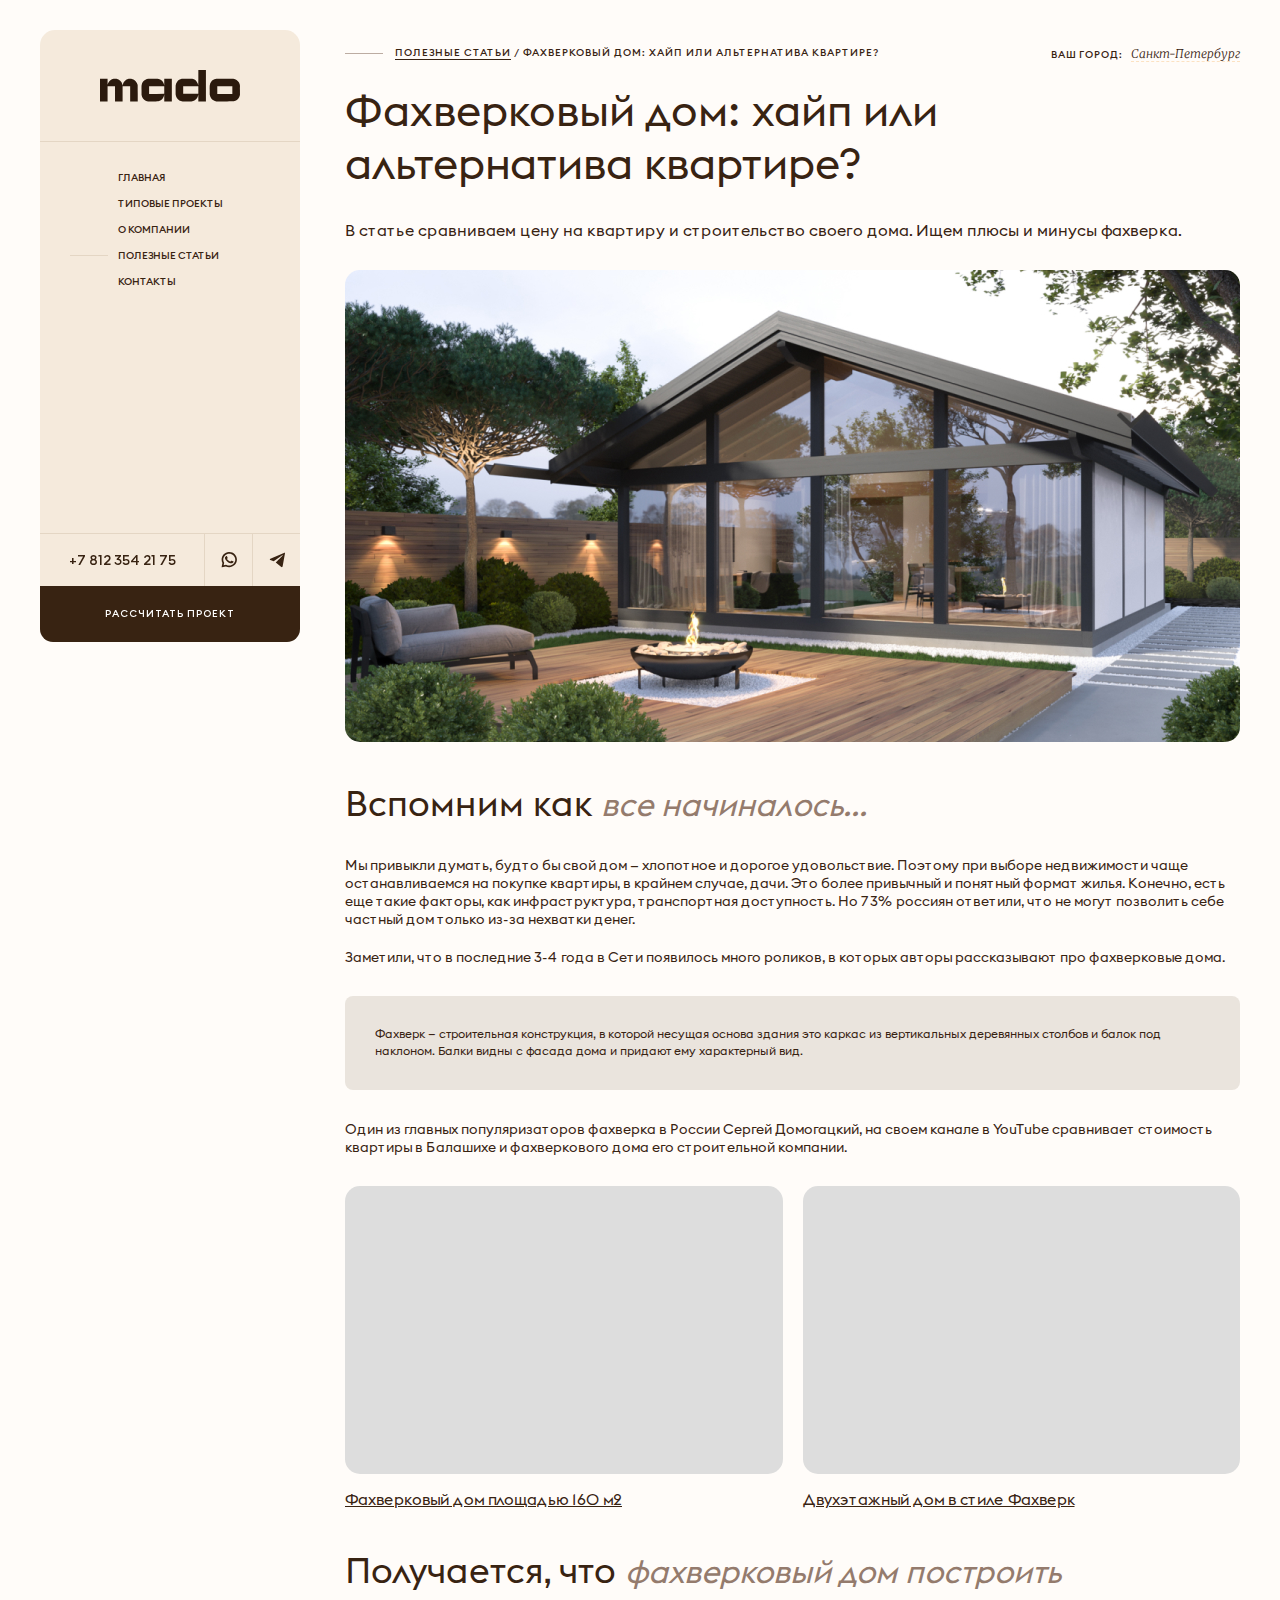
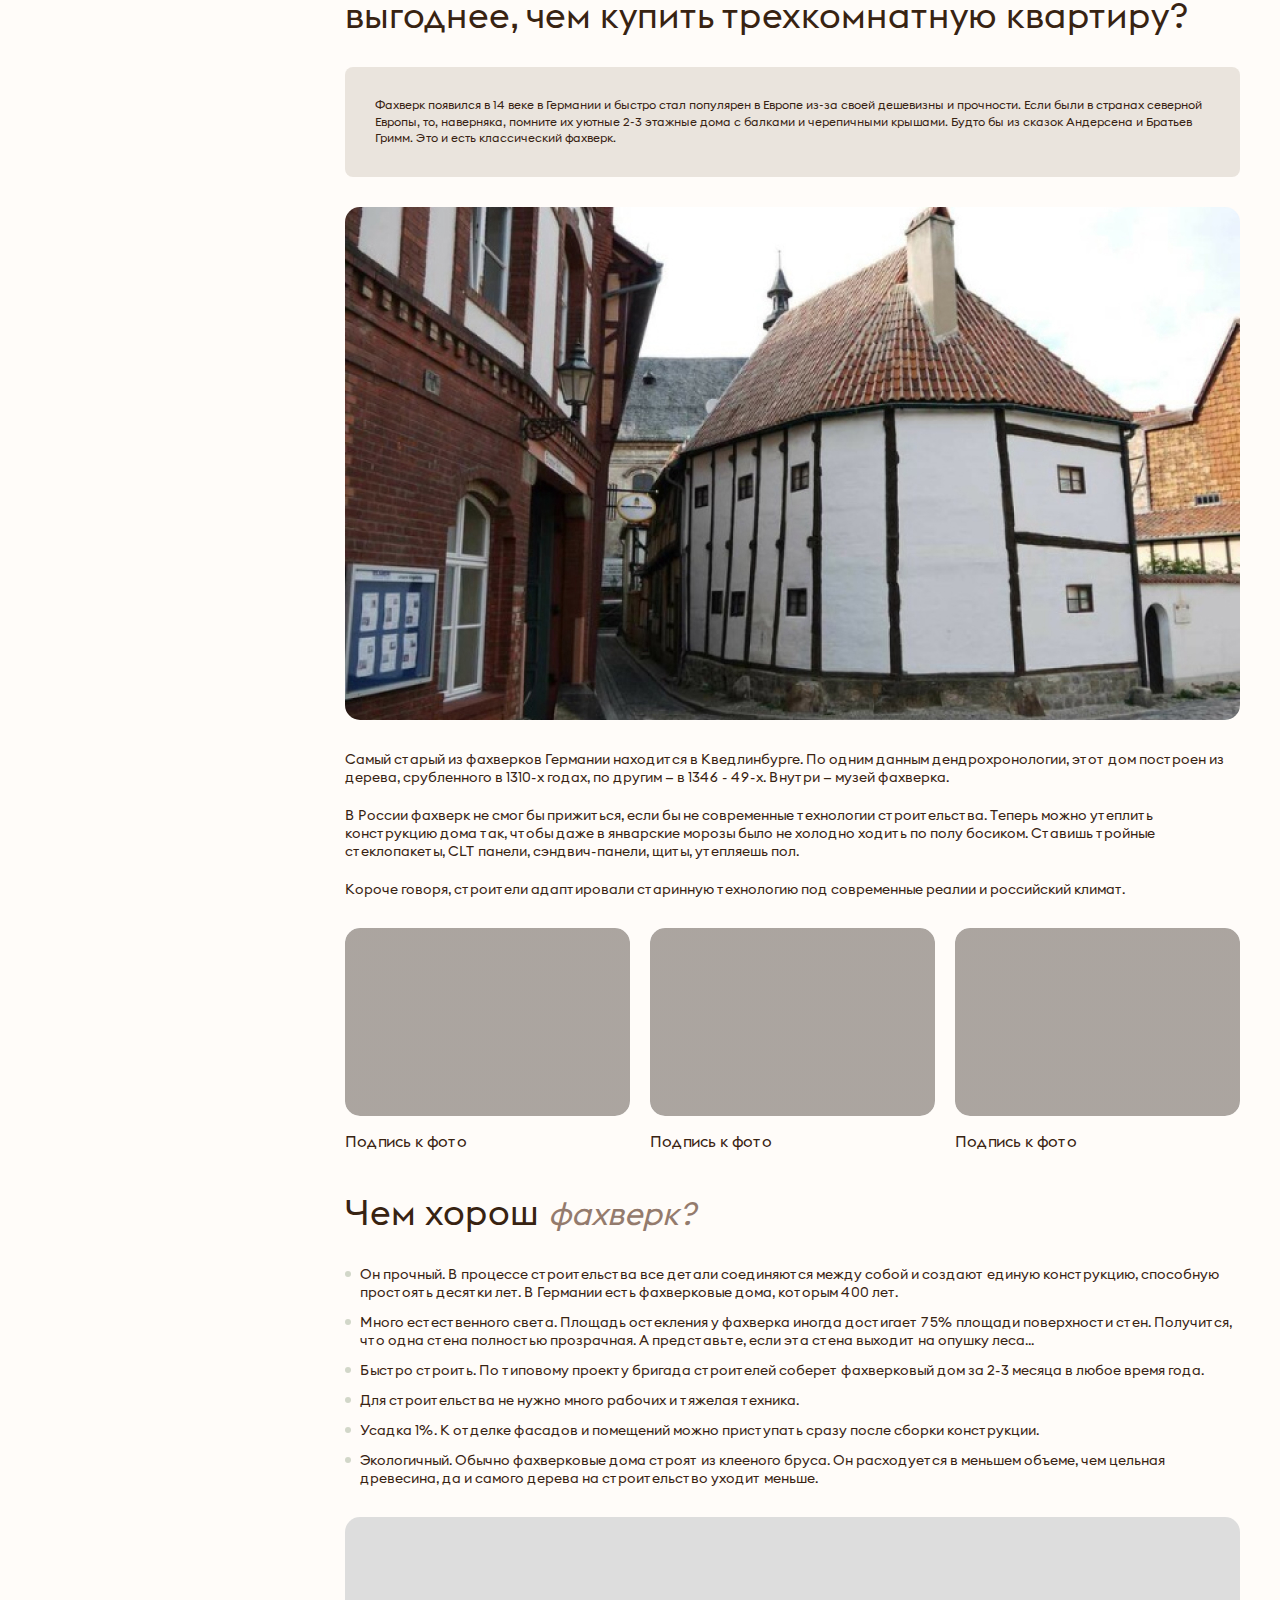
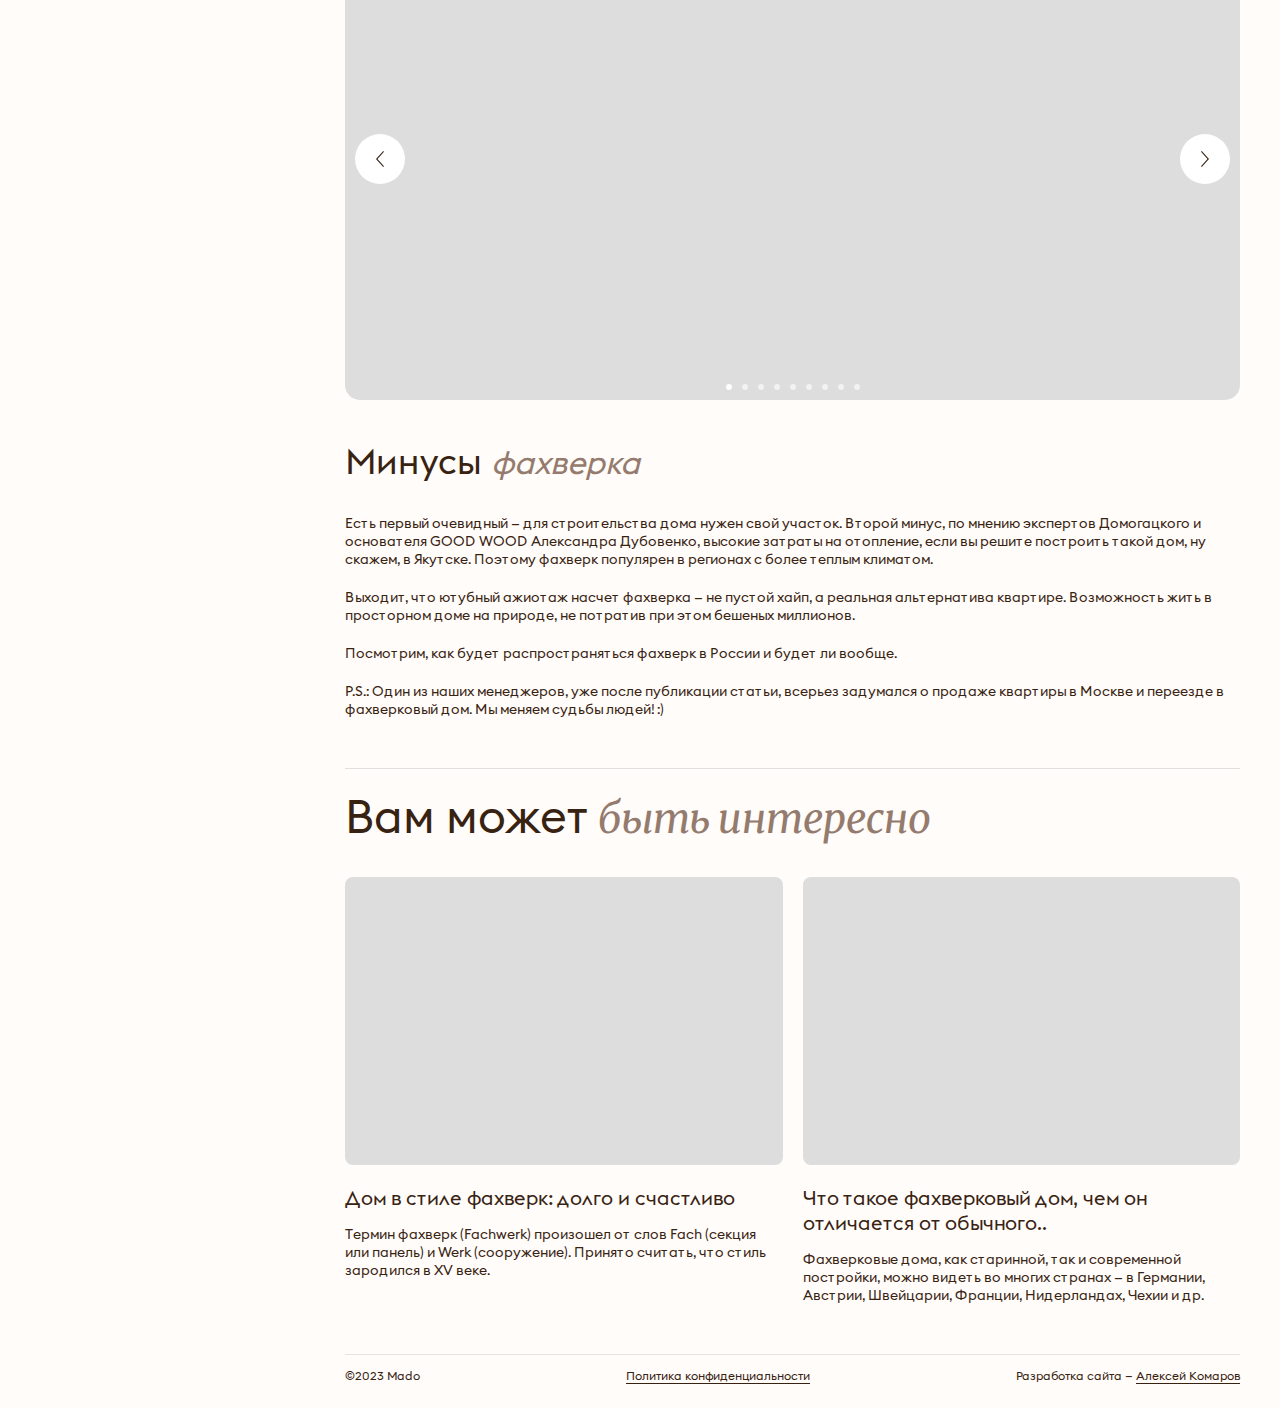
==== commit d0570f2c: "Правки" ====
--- a/article.html
+++ b/article.html
@@ -155,7 +155,7 @@
 				<section class="article_info block">
 					<div class="cont">
 						<div class="text_block">
-							<p>В статье сравниваем цену на квартиру и строительство своего дома. Ищем плюсы и минусы фахверка.</p>
+							<p class="big">В статье сравниваем цену на квартиру и строительство своего дома. Ищем плюсы и минусы фахверка.</p>
 
 							<img src="images/tmp/text_img.jpg" alt="">
 
@@ -407,7 +407,7 @@
 							<input type="radio" name="messenger" checked>
 
 							<div>
-								<svg class="icon"><use xlink:href="images/sprite.svg#ic_phone"></use></svg>
+								<svg class="icon mini"><use xlink:href="images/sprite.svg#ic_phone"></use></svg>
 								<div>Телефон</div>
 							</div>
 						</label>
--- a/css/styles.css
+++ b/css/styles.css
@@ -1299,6 +1299,11 @@
     margin-top: 22px;
 }
 
+.page_title b
+{
+    font-weight: 500;
+}
+
 
 .page_head .tags
 {
@@ -1684,6 +1689,12 @@
     height: 24px;
 }
 
+.form .messengers label .icon.mini
+{
+    width: 19px;
+    height: 19px;
+}
+
 .form .messengers label .icon + *
 {
     width: calc(100% - 34px);
@@ -1763,6 +1774,12 @@
 }
 
 
+.text_block .big
+{
+    font-size: 16px;
+}
+
+
 .text_block > *,
 .text_block blockquote > *,
 .text_block q > *
@@ -1801,6 +1818,7 @@
 .text_block h2 em
 {
     color: #947b6d;
+    font-size: 32px;
     font-style: italic;
 }
 
@@ -3301,9 +3319,10 @@
     height: 100%;
 
     content: '';
+    transition: background .2s linear;
 
     border-radius: 8px;
-    background: linear-gradient(0deg, rgba(56, 35, 18, .20) 0%, rgba(56, 35, 18, .20) 100%);
+    background: rgba(56, 35, 18, .20);
 }
 
 
@@ -3335,6 +3354,9 @@
     width: 80px;
     height: 80px;
     margin: auto;
+
+    transition: .2s linear;
+    transition-property: width, height;
 
     border-radius: 50%;
     background: rgba(255, 255, 255, .44);
@@ -3356,6 +3378,54 @@
 }
 
 
+.about_block .video_link:hover .thumb:before
+{
+    background: rgba(56, 35, 18, .50);
+}
+
+.about_block .video_link:hover .thumb .icon
+{
+    width: 100px;
+    height: 100px;
+}
+
+
+
+.about_block .mob_link
+{
+    display: none;
+
+    margin-top: 30px;
+}
+
+
+.about_block .mob_link a
+{
+    color: #fff;
+    font-size: 10px;
+    font-weight: 500;
+    line-height: 120%;
+
+    display: inline-block;
+
+    padding: 20px 30px;
+
+    transition: background .2s linear;
+    vertical-align: top;
+    text-decoration: none;
+    letter-spacing: 1px;
+    text-transform: uppercase;
+
+    border-radius: 8px;
+    background: #382312;
+}
+
+.about_block .mob_link a:hover
+{
+    background: #5c3c22;
+}
+
+
 
 /*---------------
     Solutions
@@ -3419,7 +3489,7 @@
     content: '';
     transition: background .2s linear;
 
-    border-radius: inherit;
+    border-radius: 15px;
     background: rgba(56, 35, 18, .3);
 }
 
@@ -3436,7 +3506,7 @@
     width: 100%;
     height: 100%;
 
-    border-radius: inherit;
+    border-radius: 15px;
 
     object-fit: cover;
 }
@@ -4372,7 +4442,7 @@
 
 .contacts_info .data
 {
-    width: 285px;
+    width: 295px;
     max-width: 100%;
 
     align-self: center;
@@ -4384,10 +4454,14 @@
     margin-bottom: 30px;
 }
 
-.contacts_info .block_head .title,
+.contacts_info .block_head .title
+{
+    font-size: 36px;
+}
+
 .contacts_info .block_head .title span
 {
-    font-size: 32px;
+    font-size: 33px;
 }
 
 
@@ -4458,7 +4532,7 @@
 
     overflow: hidden;
 
-    width: calc(100% - 305px);
+    width: calc(100% - 315px);
     height: 349px;
 
     border-radius: 15px;
--- a/css/response_1279.css
+++ b/css/response_1279.css
@@ -314,7 +314,7 @@
     }
 
 
-    .first_section .data > .consult_btn
+    .first_section .consult_btn
     {
         margin-top: 28px;
         padding: 20px 28px;
--- a/css/response_767.css
+++ b/css/response_767.css
@@ -96,6 +96,18 @@
         top: 12px;
 
         width: calc(100% - 20px);
+
+        transition: .2s linear !important;
+    }
+
+
+    aside.stuck
+    {
+        top: 0;
+
+        width: 100%;
+
+        border-radius: 0;
     }
 
 
@@ -121,7 +133,9 @@
     .page_head .breadcrumbs
     {
         font-size: 8px;
-
+        line-height: 13px;
+
+        margin-left: 5px;
         padding-left: 18px;
     }
 
@@ -138,6 +152,12 @@
         display: none;
     }
 
+
+
+    .page_head .city
+    {
+        margin-right: 5px;
+    }
 
 
     .page_head .city > .label
@@ -228,6 +248,10 @@
     /*------------------
         Form elements
     ------------------*/
+    .form .checkbox
+    {
+        font-size: 8px;
+    }
 
 
 
@@ -240,6 +264,14 @@
     }
 
 
+    .text_block .big
+    {
+        font-size: 14px;
+
+        text-align: center;
+    }
+
+
     .text_block > *,
     .text_block blockquote > *,
     .text_block q > *
@@ -300,7 +332,9 @@
     .first_section .slogan
     {
         font-size: 8px;
-
+        line-height: 13px;
+
+        margin-left: 5px;
         padding-left: 18px;
     }
 
@@ -311,6 +345,11 @@
         width: 12px;
     }
 
+
+    .first_section .city
+    {
+        margin-right: 5px;
+    }
 
     .first_section .city > .label
     {
@@ -380,10 +419,12 @@
     }
 
 
-    .first_section .data > .consult_btn
+    .first_section .consult_btn
     {
         margin: 46px auto 0;
         padding: 16px 24px;
+
+        background: #fff;
     }
 
 
@@ -424,6 +465,8 @@
 
     .about_block .data .link
     {
+        display: none;
+
         margin-top: 30px;
     }
 
@@ -444,6 +487,12 @@
     {
         height: auto;
         padding-bottom: 56.216%;
+    }
+
+
+    .about_block .mob_link
+    {
+        display: block;
     }
 
 
@@ -759,10 +808,25 @@
     /*--------------
         Projects
     --------------*/
+    .projects .block_head .desc
+    {
+        display: flex;
+
+        width: 240px;
+        min-height: 50px;
+
+        justify-content: flex-start;
+        align-items: center;
+        align-content: center;
+        flex-wrap: wrap;
+    }
+
+
     .projects .swiper
     {
         margin-bottom: 16px;
     }
+
 
     .projects .swiper-button-next,
     .projects .swiper-button-prev
@@ -773,6 +837,29 @@
         margin: auto;
 
         box-shadow: none;
+    }
+
+
+    .projects .swiper.big .swiper-button-next,
+    .projects .swiper.big .swiper-button-prev
+    {
+        top: auto;
+        bottom: 100%;
+
+        margin-bottom: 30px;
+
+        box-shadow: 0 0 8px 0 #f0e8e0;
+    }
+
+    .projects .swiper.big .swiper-button-prev
+    {
+        right: 60px;
+        left: auto;
+    }
+
+    .projects .swiper.big .swiper-button-next
+    {
+        right: 0;
     }
 
 
@@ -790,6 +877,11 @@
         padding: 20px;
     }
 
+    .projects .swiper.big .project .info
+    {
+        padding: 10px;
+    }
+
 
     .projects .row
     {
@@ -838,6 +930,18 @@
     /*---------------
         Guarantee
     ---------------*/
+    .guarantee .block_head .title
+    {
+        font-size: 24px;
+    }
+
+    .guarantee .block_head .title span
+    {
+        font-size: 22px;
+    }
+
+
+
     .guarantee .data
     {
         width: 100%;
@@ -873,6 +977,17 @@
     /*-------------------
         Contacts info
     -------------------*/
+    .contacts_info .block_head .title
+    {
+        font-size: 24px;
+    }
+
+    .contacts_info .block_head .title span
+    {
+        font-size: 22px;
+    }
+
+
     .contacts_info .data
     {
         width: 100%;
@@ -900,6 +1015,12 @@
     /*------------------
         Project info
     ------------------*/
+    .project_info
+    {
+        margin-top: -20px;
+    }
+
+
     .project_info .plans .plan .block_head .title
     {
         font-size: 24px;
